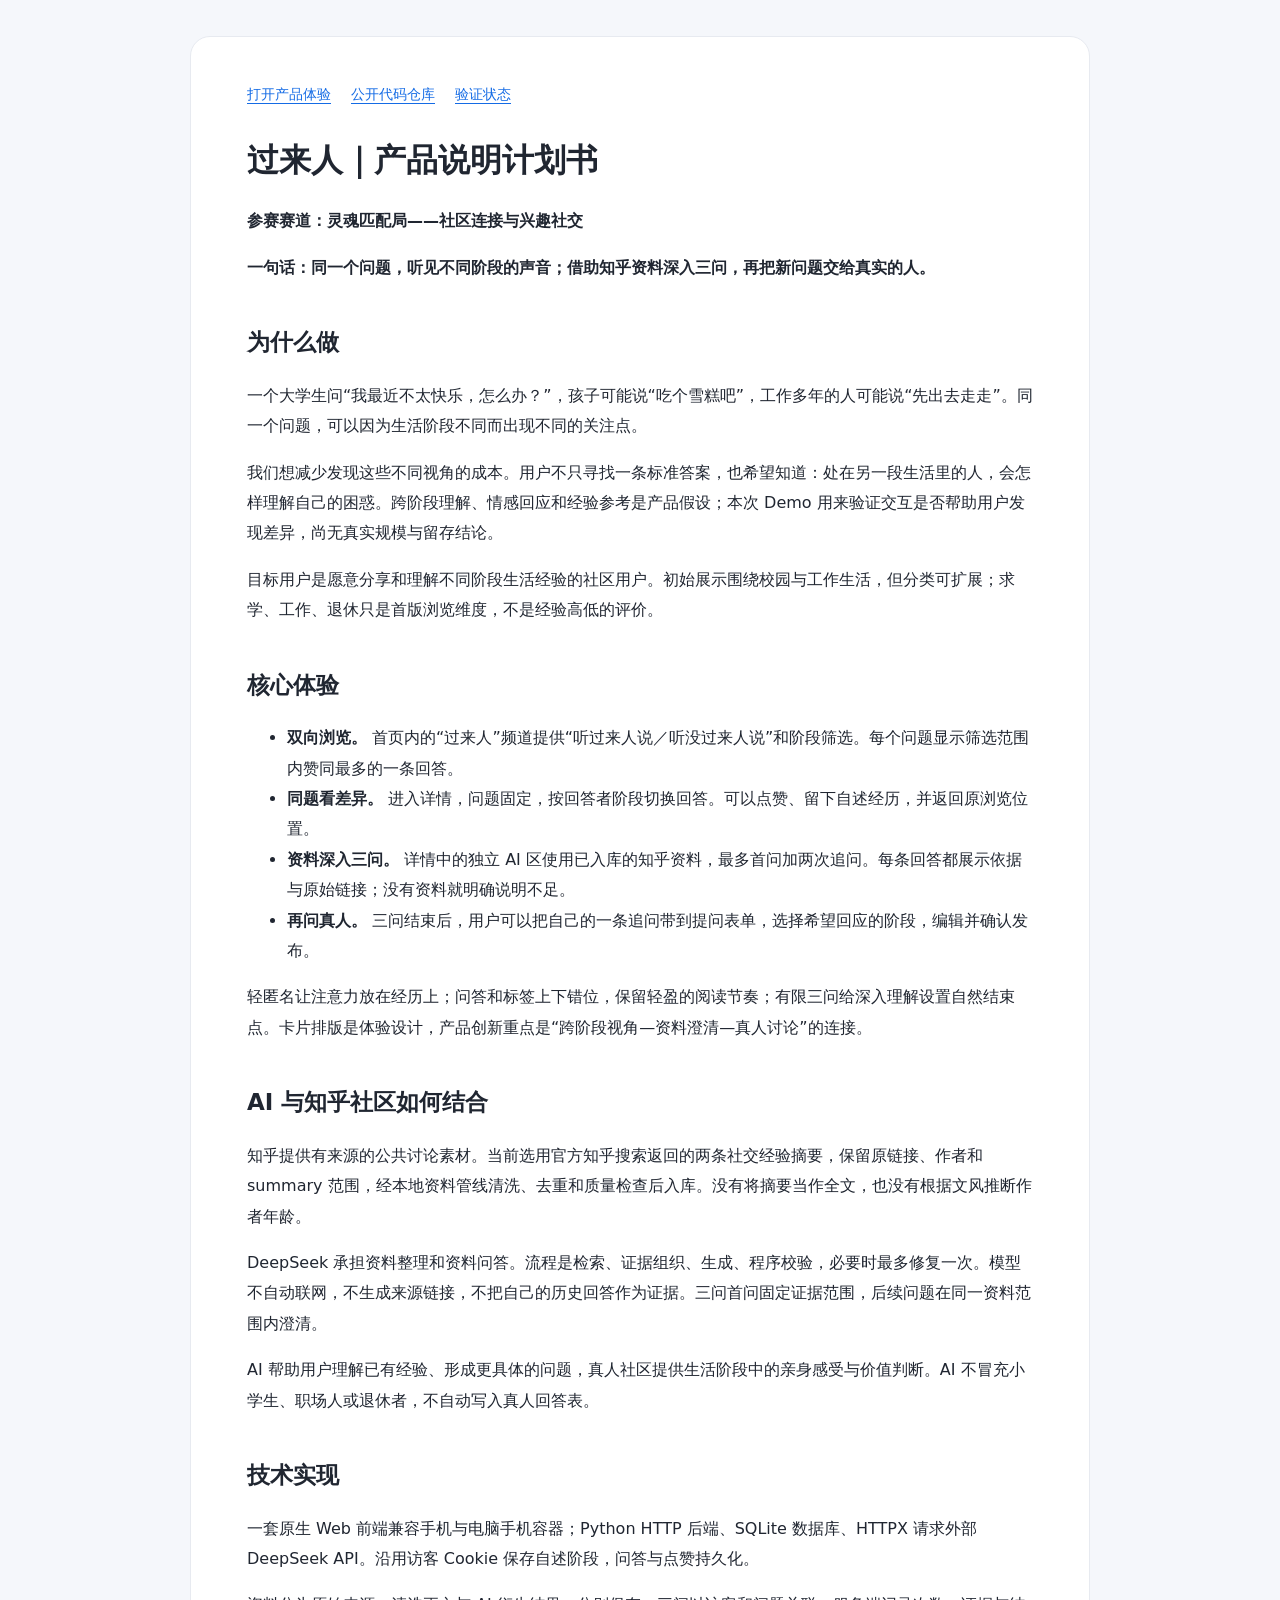
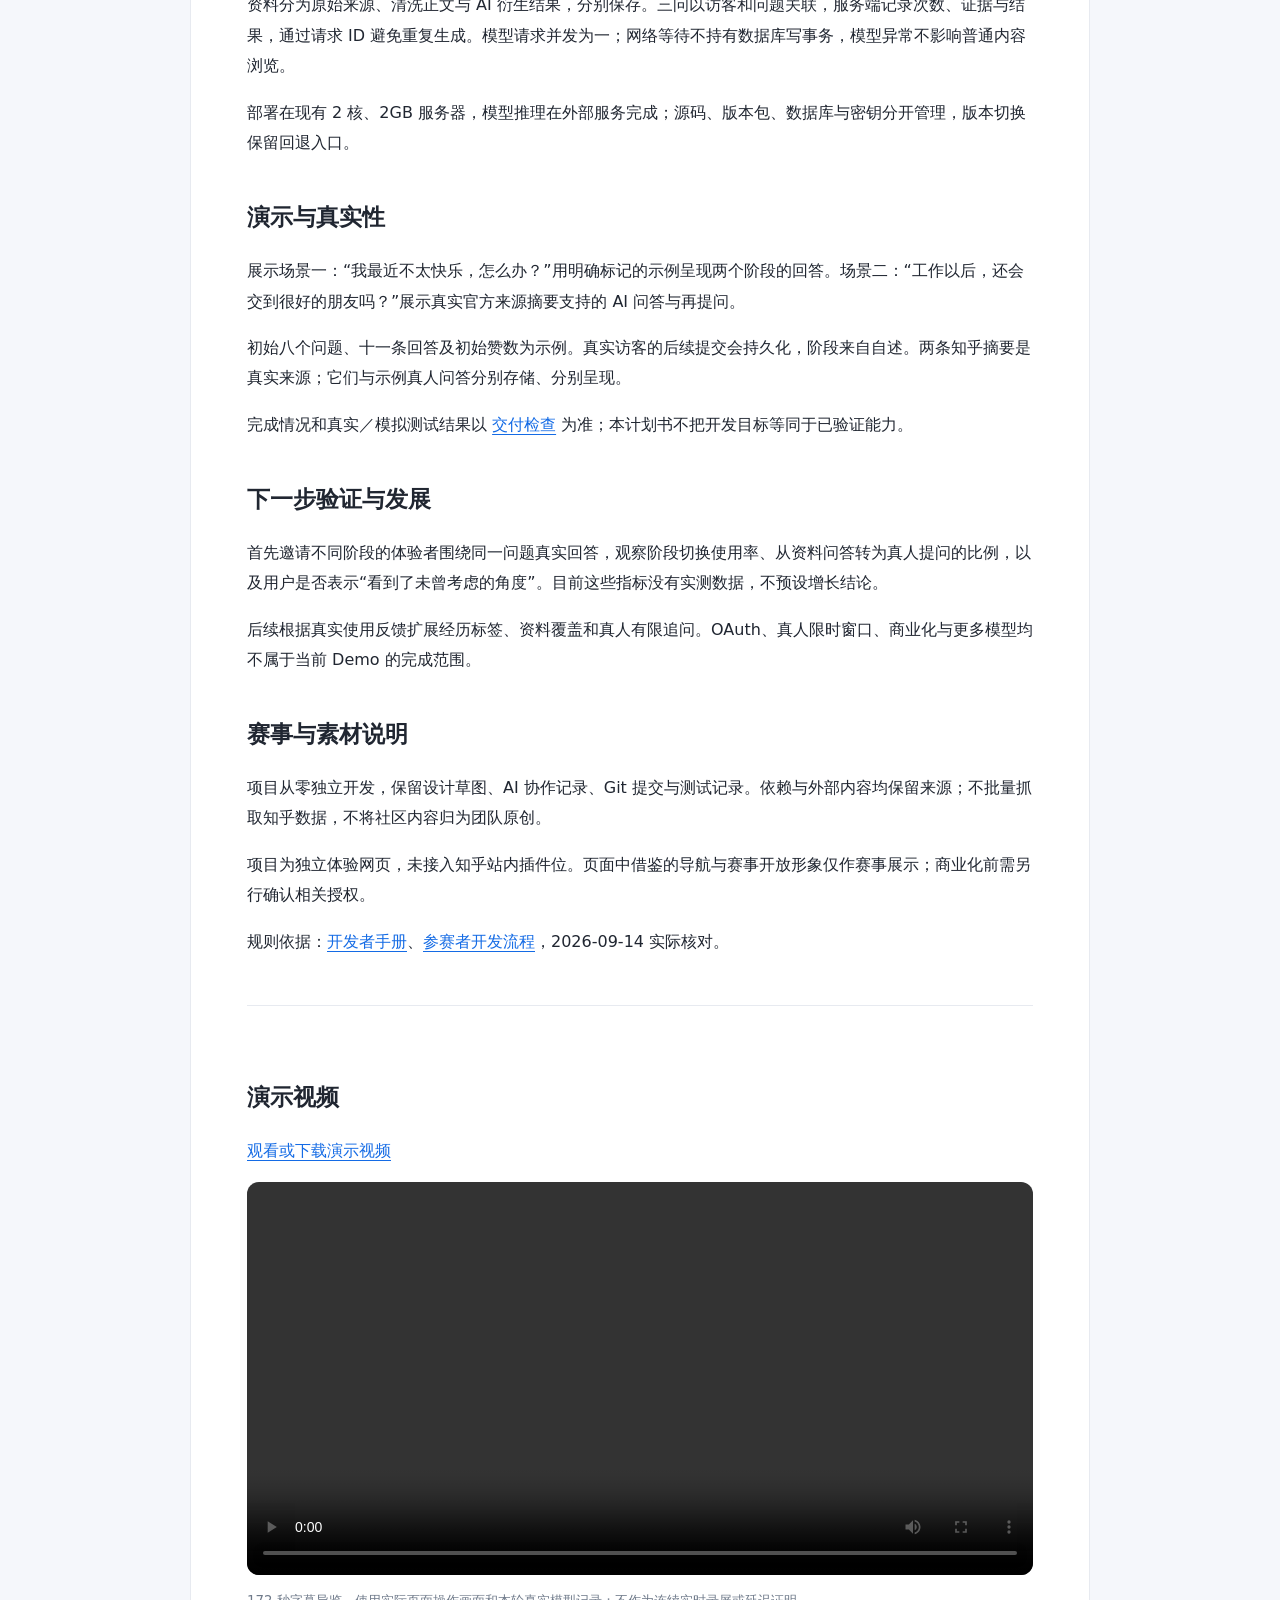
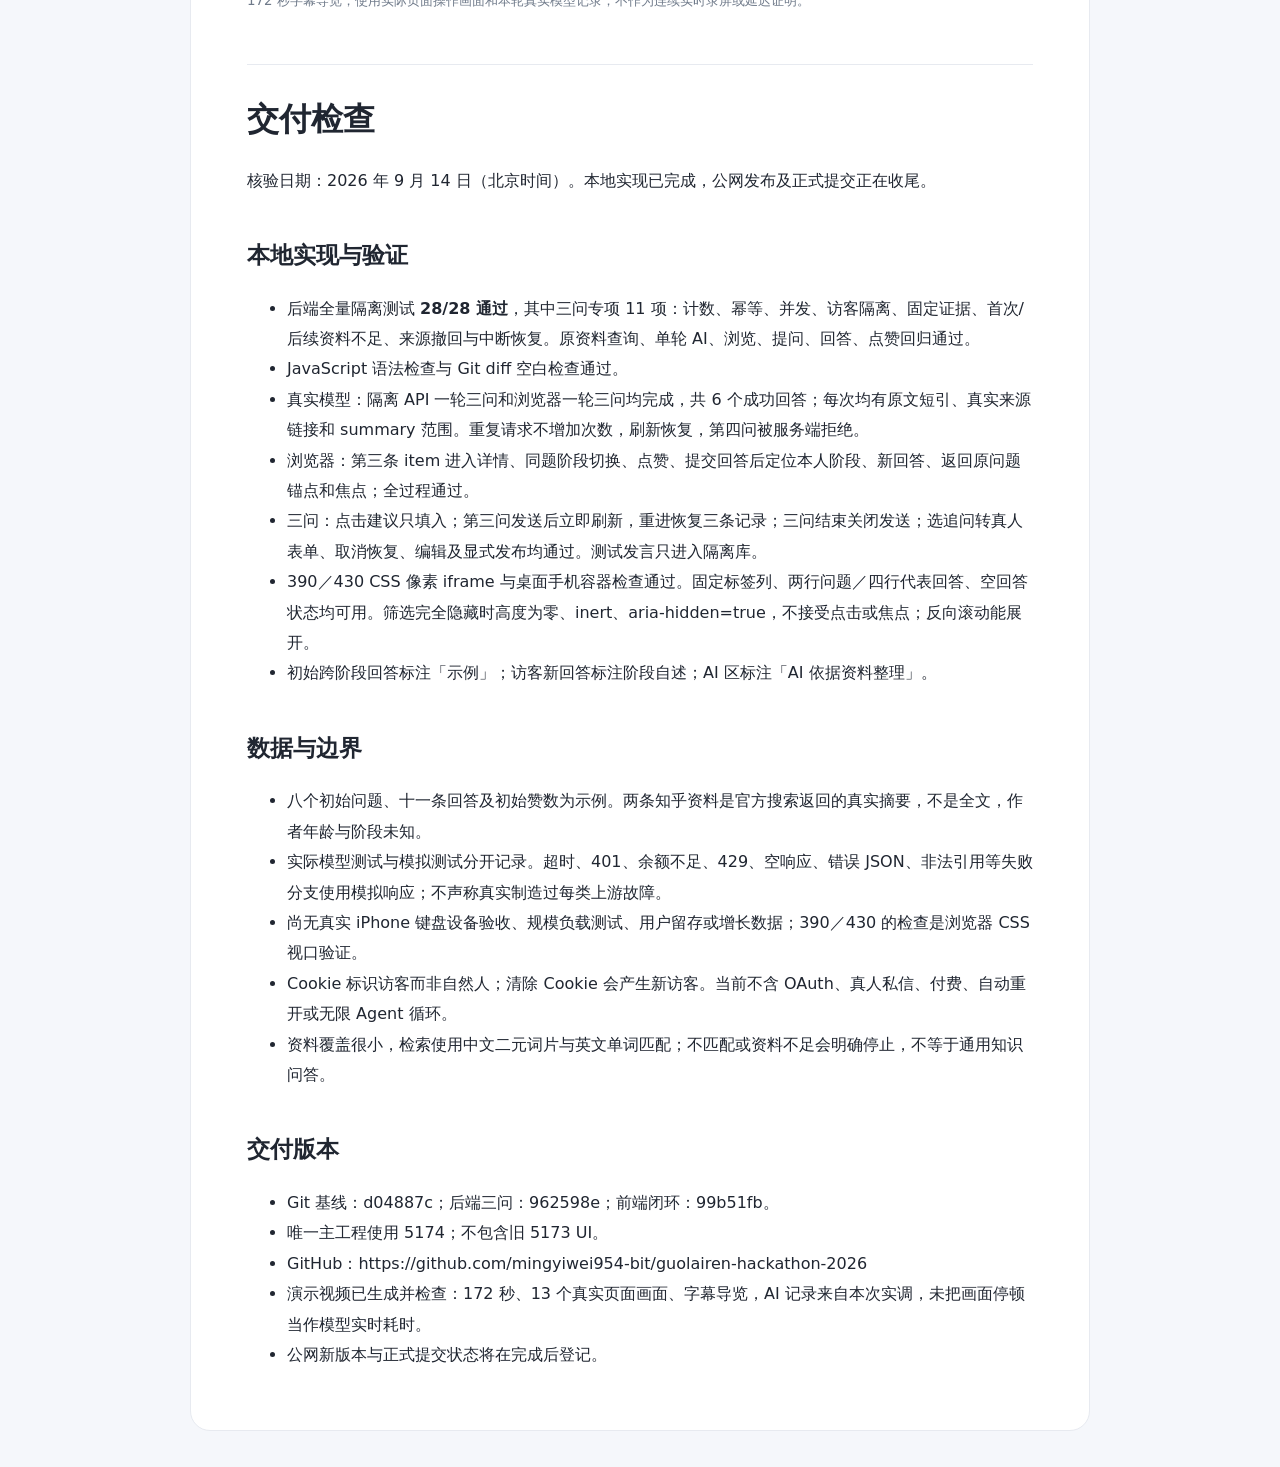
==== public/submission/index.html @ 40a98fc9 "Document verified demo and prepare captioned walkthrough" ====
<!doctype html><html lang="zh-CN"><meta charset="utf-8">
<meta name="viewport" content="width=device-width,initial-scale=1"><title>过来人 · 产品计划书</title>
<style>*{box-sizing:border-box}body{margin:0;background:#f5f7fb;color:#202631;font:16px/1.9 system-ui,-apple-system,"PingFang SC",sans-serif}main{max-width:900px;margin:36px auto;padding:44px 56px;background:white;border:1px solid #e7eaf0;border-radius:20px}h1{font-size:32px;line-height:1.4;margin:0 0 24px}h2{font-size:23px;margin:38px 0 14px}h3{font-size:18px}p,li{overflow-wrap:anywhere}a{color:#146be5;text-underline-offset:4px}nav{display:flex;gap:20px;flex-wrap:wrap;padding-bottom:30px;font-size:14px}strong{font-weight:650}code{font-size:14px}section{border-top:1px solid #e7eaf0;margin-top:48px;padding-top:32px}video{width:100%;max-height:560px;background:#edf0f5;border-radius:12px}small{color:#6f7a8a}@media(max-width:600px){main{margin:0;padding:28px 22px;border:0;border-radius:0}h1{font-size:26px}}@media print{body{background:white}main{margin:0;max-width:none;border:0;padding:0}nav,.video-section{display:none}h2{break-after:avoid}p,li{orphans:3;widows:3}a{color:inherit}}</style>
<main><nav><a href="/">打开产品体验</a><a href="https://github.com/mingyiwei954-bit/guolairen-hackathon-2026">公开代码仓库</a><a href="#verification">验证状态</a></nav><h1>过来人｜产品说明计划书</h1>
<p><strong>参赛赛道：灵魂匹配局——社区连接与兴趣社交</strong></p>
<p><strong>一句话：同一个问题，听见不同阶段的声音；借助知乎资料深入三问，再把新问题交给真实的人。</strong></p>
<h2>为什么做</h2>
<p>一个大学生问“我最近不太快乐，怎么办？”，孩子可能说“吃个雪糕吧”，工作多年的人可能说“先出去走走”。同一个问题，可以因为生活阶段不同而出现不同的关注点。</p>
<p>我们想减少发现这些不同视角的成本。用户不只寻找一条标准答案，也希望知道：处在另一段生活里的人，会怎样理解自己的困惑。跨阶段理解、情感回应和经验参考是产品假设；本次 Demo 用来验证交互是否帮助用户发现差异，尚无真实规模与留存结论。</p>
<p>目标用户是愿意分享和理解不同阶段生活经验的社区用户。初始展示围绕校园与工作生活，但分类可扩展；求学、工作、退休只是首版浏览维度，不是经验高低的评价。</p>
<h2>核心体验</h2>
<ul>
<li><strong>双向浏览。</strong> 首页内的“过来人”频道提供“听过来人说／听没过来人说”和阶段筛选。每个问题显示筛选范围内赞同最多的一条回答。</li>
<li><strong>同题看差异。</strong> 进入详情，问题固定，按回答者阶段切换回答。可以点赞、留下自述经历，并返回原浏览位置。</li>
<li><strong>资料深入三问。</strong> 详情中的独立 AI 区使用已入库的知乎资料，最多首问加两次追问。每条回答都展示依据与原始链接；没有资料就明确说明不足。</li>
<li><strong>再问真人。</strong> 三问结束后，用户可以把自己的一条追问带到提问表单，选择希望回应的阶段，编辑并确认发布。</li>
</ul>
<p>轻匿名让注意力放在经历上；问答和标签上下错位，保留轻盈的阅读节奏；有限三问给深入理解设置自然结束点。卡片排版是体验设计，产品创新重点是“跨阶段视角—资料澄清—真人讨论”的连接。</p>
<h2>AI 与知乎社区如何结合</h2>
<p>知乎提供有来源的公共讨论素材。当前选用官方知乎搜索返回的两条社交经验摘要，保留原链接、作者和 summary 范围，经本地资料管线清洗、去重和质量检查后入库。没有将摘要当作全文，也没有根据文风推断作者年龄。</p>
<p>DeepSeek 承担资料整理和资料问答。流程是检索、证据组织、生成、程序校验，必要时最多修复一次。模型不自动联网，不生成来源链接，不把自己的历史回答作为证据。三问首问固定证据范围，后续问题在同一资料范围内澄清。</p>
<p>AI 帮助用户理解已有经验、形成更具体的问题，真人社区提供生活阶段中的亲身感受与价值判断。AI 不冒充小学生、职场人或退休者，不自动写入真人回答表。</p>
<h2>技术实现</h2>
<p>一套原生 Web 前端兼容手机与电脑手机容器；Python HTTP 后端、SQLite 数据库、HTTPX 请求外部 DeepSeek API。沿用访客 Cookie 保存自述阶段，问答与点赞持久化。</p>
<p>资料分为原始来源、清洗正文与 AI 衍生结果，分别保存。三问以访客和问题关联，服务端记录次数、证据与结果，通过请求 ID 避免重复生成。模型请求并发为一；网络等待不持有数据库写事务，模型异常不影响普通内容浏览。</p>
<p>部署在现有 2 核、2GB 服务器，模型推理在外部服务完成；源码、版本包、数据库与密钥分开管理，版本切换保留回退入口。</p>
<h2>演示与真实性</h2>
<p>展示场景一：“我最近不太快乐，怎么办？”用明确标记的示例呈现两个阶段的回答。场景二：“工作以后，还会交到很好的朋友吗？”展示真实官方来源摘要支持的 AI 问答与再提问。</p>
<p>初始八个问题、十一条回答及初始赞数为示例。真实访客的后续提交会持久化，阶段来自自述。两条知乎摘要是真实来源；它们与示例真人问答分别存储、分别呈现。</p>
<p>完成情况和真实／模拟测试结果以 <a href="#verification">交付检查</a> 为准；本计划书不把开发目标等同于已验证能力。</p>
<h2>下一步验证与发展</h2>
<p>首先邀请不同阶段的体验者围绕同一问题真实回答，观察阶段切换使用率、从资料问答转为真人提问的比例，以及用户是否表示“看到了未曾考虑的角度”。目前这些指标没有实测数据，不预设增长结论。</p>
<p>后续根据真实使用反馈扩展经历标签、资料覆盖和真人有限追问。OAuth、真人限时窗口、商业化与更多模型均不属于当前 Demo 的完成范围。</p>
<h2>赛事与素材说明</h2>
<p>项目从零独立开发，保留设计草图、AI 协作记录、Git 提交与测试记录。依赖与外部内容均保留来源；不批量抓取知乎数据，不将社区内容归为团队原创。</p>
<p>项目为独立体验网页，未接入知乎站内插件位。页面中借鉴的导航与赛事开放形象仅作赛事展示；商业化前需另行确认相关授权。</p>
<p>规则依据：<a href="https://my.feishu.cn/docx/Mc80dR5XvoPaYDxcTasc04POnjd">开发者手册</a>、<a href="https://pcnsiq9mmnww.feishu.cn/wiki/Pd1UwIIBriW0DBk8qlIczBAVnJc">参赛者开发流程</a>，2026-09-14 实际核对。</p>
<section class="video-section"><h2>演示视频</h2><p><a href="demo.mp4">观看或下载演示视频</a></p><video controls preload="metadata" src="demo.mp4"></video><small>172 秒字幕导览，使用实际页面操作画面和本轮真实模型记录；不作为连续实时录屏或延迟证明。</small></section>
<section id="verification"><h1>交付检查</h1>
<p>核验日期：2026 年 9 月 14 日（北京时间）。本地实现已完成，公网发布及正式提交正在收尾。</p>
<h2>本地实现与验证</h2>
<ul>
<li>后端全量隔离测试 <strong>28/28 通过</strong>，其中三问专项 11 项：计数、幂等、并发、访客隔离、固定证据、首次/后续资料不足、来源撤回与中断恢复。原资料查询、单轮 AI、浏览、提问、回答、点赞回归通过。</li>
<li>JavaScript 语法检查与 Git diff 空白检查通过。</li>
<li>真实模型：隔离 API 一轮三问和浏览器一轮三问均完成，共 6 个成功回答；每次均有原文短引、真实来源链接和 summary 范围。重复请求不增加次数，刷新恢复，第四问被服务端拒绝。</li>
<li>浏览器：第三条 item 进入详情、同题阶段切换、点赞、提交回答后定位本人阶段、新回答、返回原问题锚点和焦点；全过程通过。</li>
<li>三问：点击建议只填入；第三问发送后立即刷新，重进恢复三条记录；三问结束关闭发送；选追问转真人表单、取消恢复、编辑及显式发布均通过。测试发言只进入隔离库。</li>
<li>390／430 CSS 像素 iframe 与桌面手机容器检查通过。固定标签列、两行问题／四行代表回答、空回答状态均可用。筛选完全隐藏时高度为零、inert、aria-hidden=true，不接受点击或焦点；反向滚动能展开。</li>
<li>初始跨阶段回答标注「示例」；访客新回答标注阶段自述；AI 区标注「AI 依据资料整理」。</li>
</ul>
<h2>数据与边界</h2>
<ul>
<li>八个初始问题、十一条回答及初始赞数为示例。两条知乎资料是官方搜索返回的真实摘要，不是全文，作者年龄与阶段未知。</li>
<li>实际模型测试与模拟测试分开记录。超时、401、余额不足、429、空响应、错误 JSON、非法引用等失败分支使用模拟响应；不声称真实制造过每类上游故障。</li>
<li>尚无真实 iPhone 键盘设备验收、规模负载测试、用户留存或增长数据；390／430 的检查是浏览器 CSS 视口验证。</li>
<li>Cookie 标识访客而非自然人；清除 Cookie 会产生新访客。当前不含 OAuth、真人私信、付费、自动重开或无限 Agent 循环。</li>
<li>资料覆盖很小，检索使用中文二元词片与英文单词匹配；不匹配或资料不足会明确停止，不等于通用知识问答。</li>
</ul>
<h2>交付版本</h2>
<ul>
<li>Git 基线：d04887c；后端三问：962598e；前端闭环：99b51fb。</li>
<li>唯一主工程使用 5174；不包含旧 5173 UI。</li>
<li>GitHub：https://github.com/mingyiwei954-bit/guolairen-hackathon-2026</li>
<li>演示视频已生成并检查：172 秒、13 个真实页面画面、字幕导览，AI 记录来自本次实调，未把画面停顿当作模型实时耗时。</li>
<li>公网新版本与正式提交状态将在完成后登记。</li>
</ul></section></main></html>
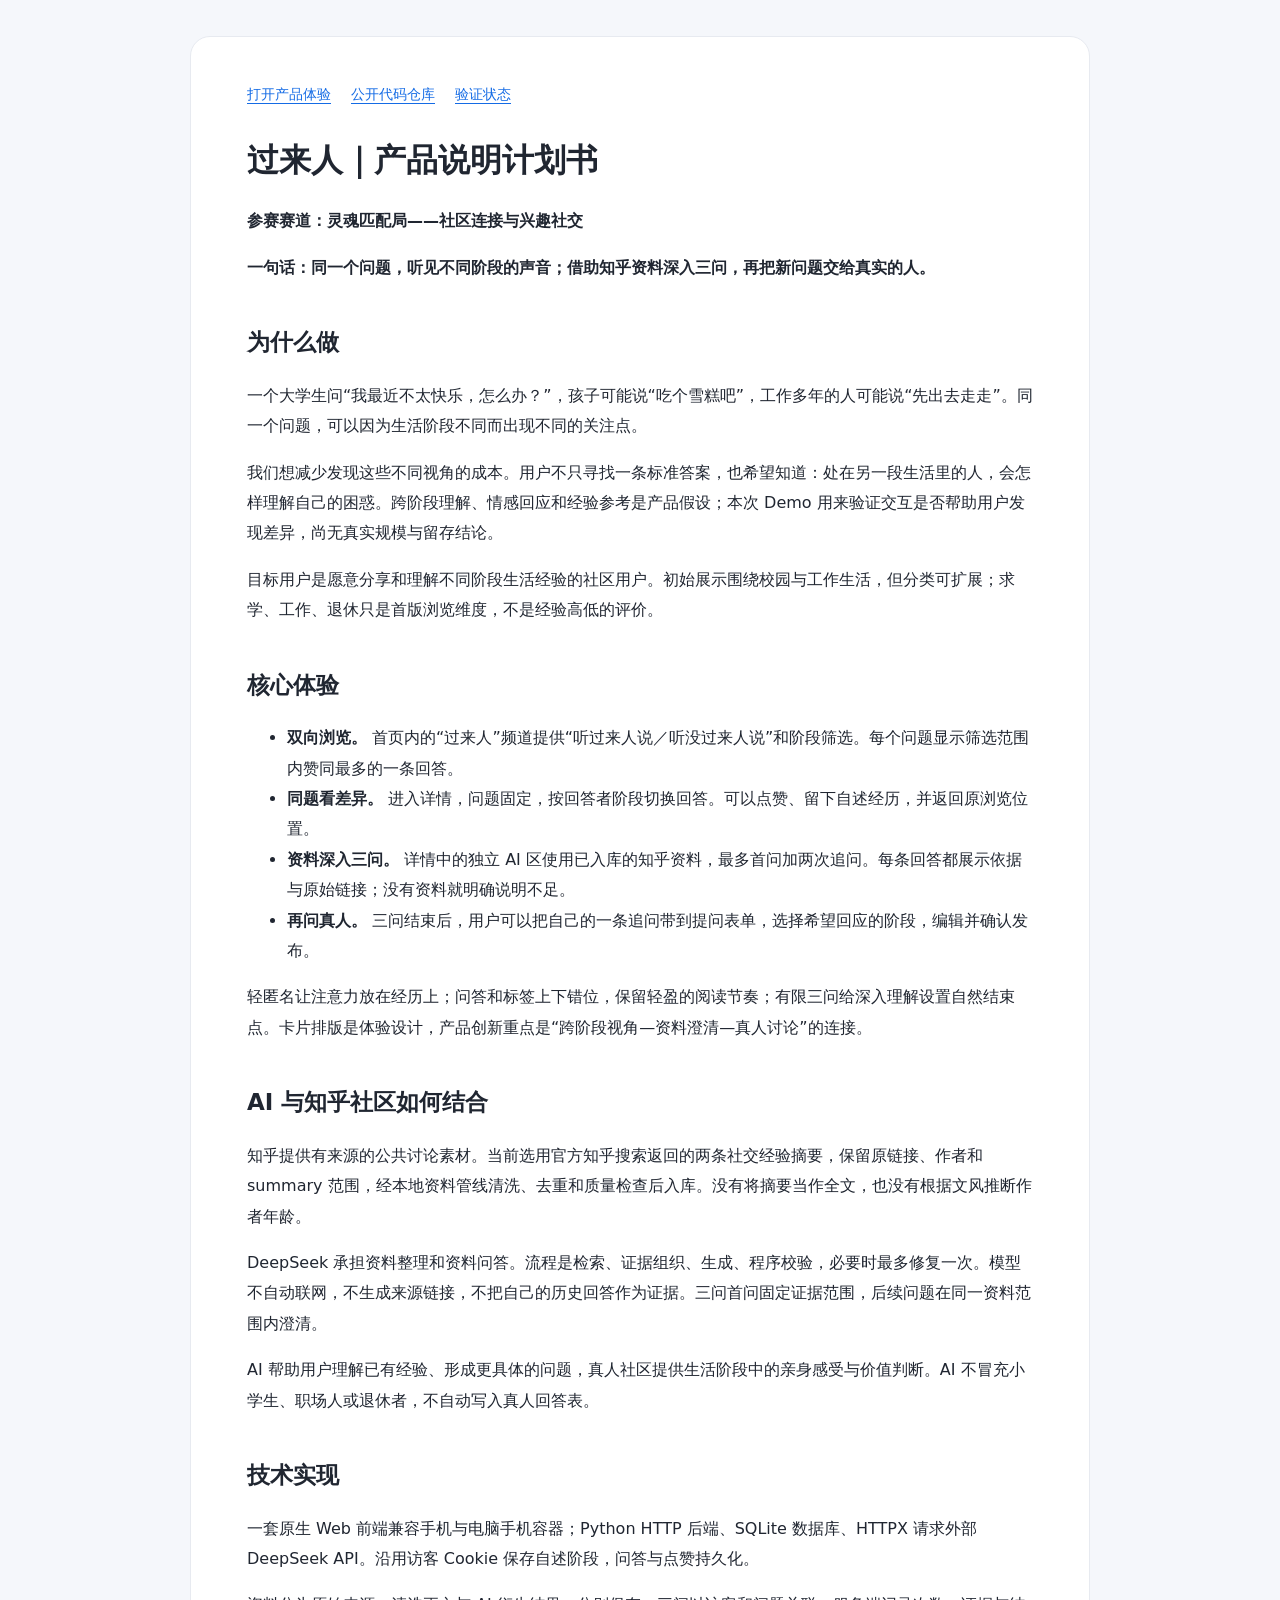
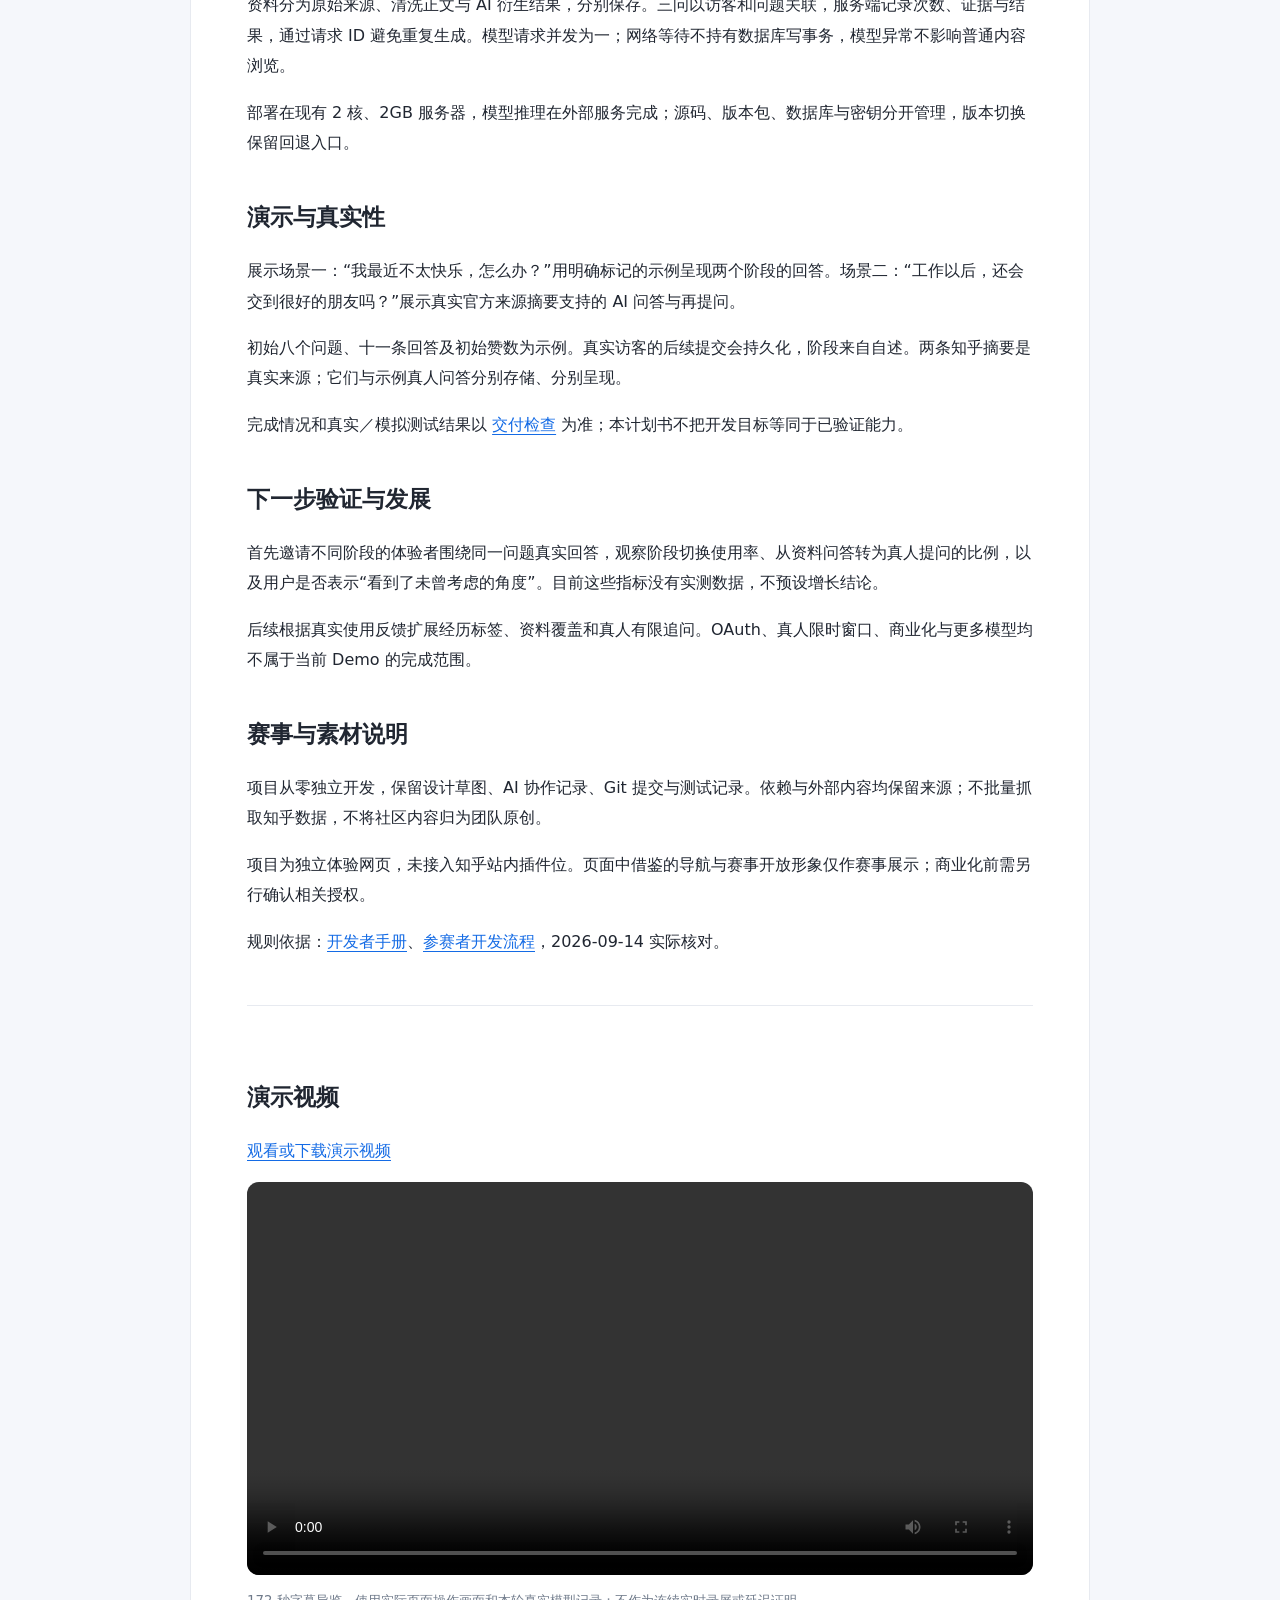
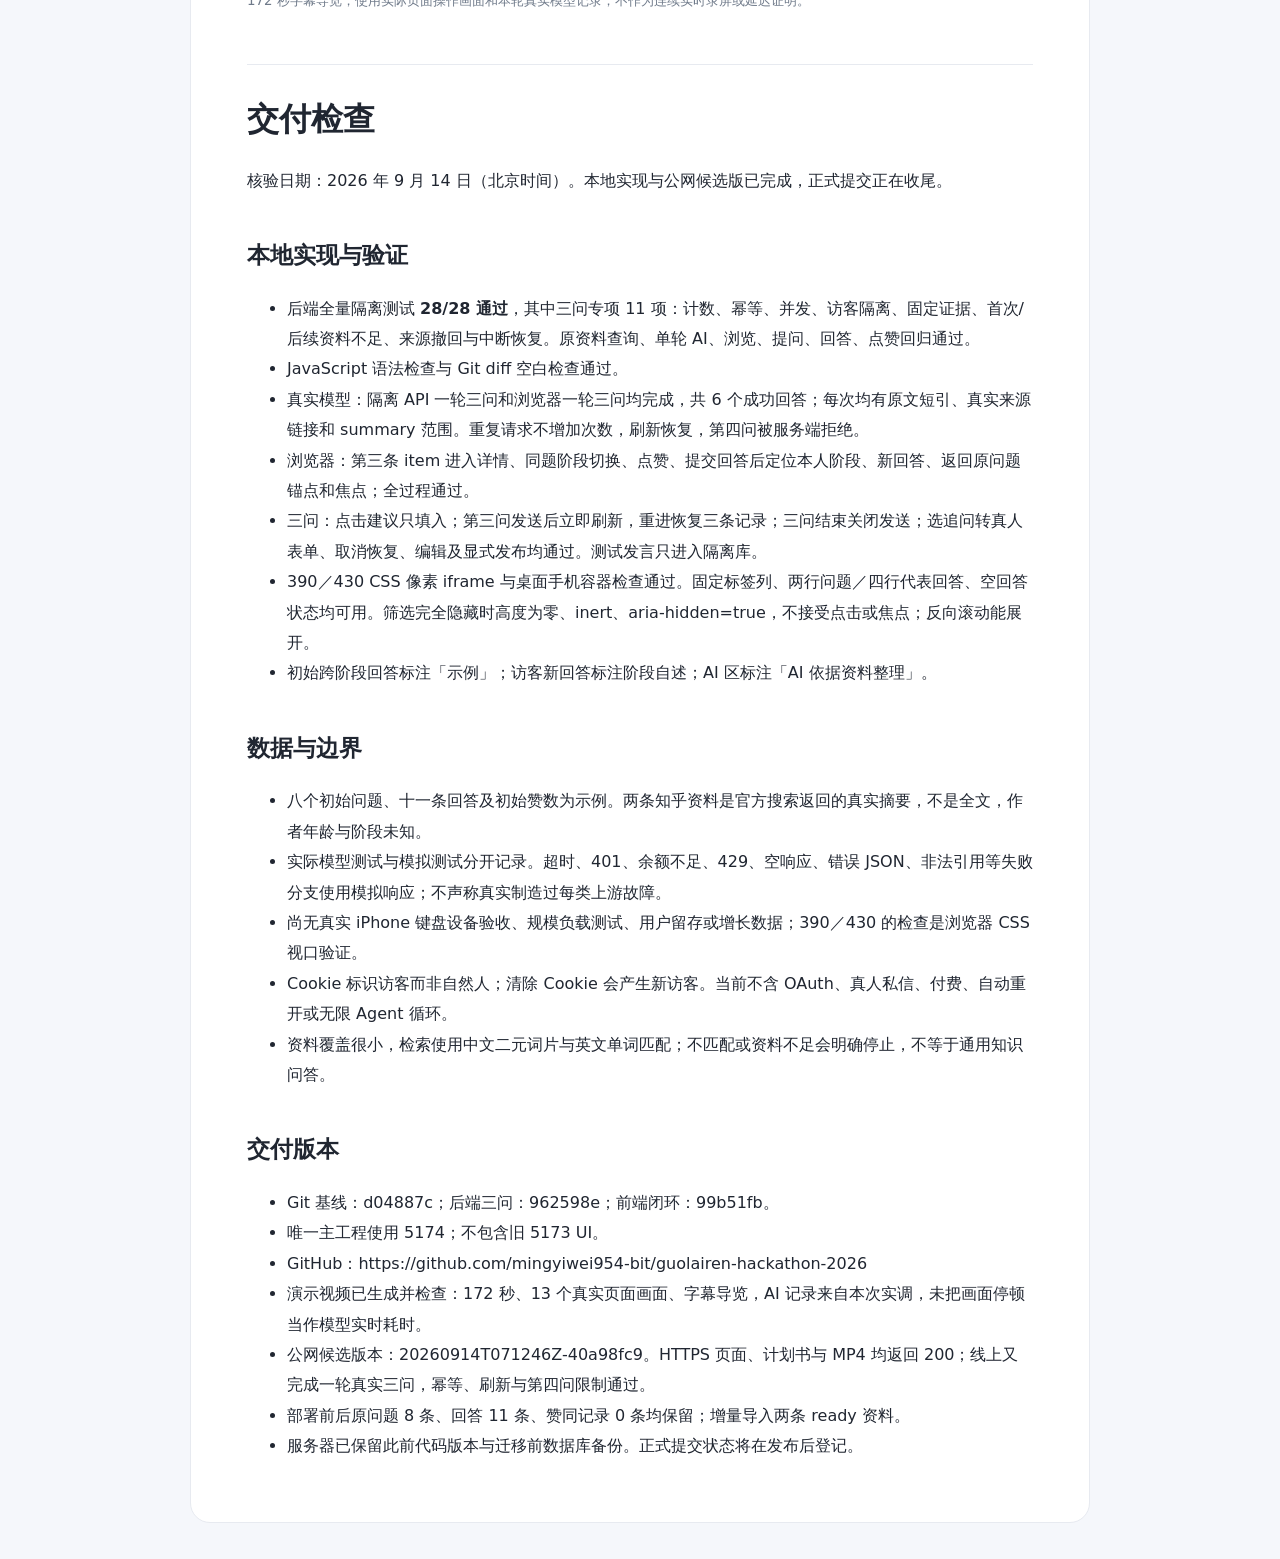
==== commit ef6ce84b: "Record successful production migration and AI smoke checks" ====
--- a/public/submission/index.html
+++ b/public/submission/index.html
@@ -37,7 +37,7 @@
 <p>规则依据：<a href="https://my.feishu.cn/docx/Mc80dR5XvoPaYDxcTasc04POnjd">开发者手册</a>、<a href="https://pcnsiq9mmnww.feishu.cn/wiki/Pd1UwIIBriW0DBk8qlIczBAVnJc">参赛者开发流程</a>，2026-09-14 实际核对。</p>
 <section class="video-section"><h2>演示视频</h2><p><a href="demo.mp4">观看或下载演示视频</a></p><video controls preload="metadata" src="demo.mp4"></video><small>172 秒字幕导览，使用实际页面操作画面和本轮真实模型记录；不作为连续实时录屏或延迟证明。</small></section>
 <section id="verification"><h1>交付检查</h1>
-<p>核验日期：2026 年 9 月 14 日（北京时间）。本地实现已完成，公网发布及正式提交正在收尾。</p>
+<p>核验日期：2026 年 9 月 14 日（北京时间）。本地实现与公网候选版已完成，正式提交正在收尾。</p>
 <h2>本地实现与验证</h2>
 <ul>
 <li>后端全量隔离测试 <strong>28/28 通过</strong>，其中三问专项 11 项：计数、幂等、并发、访客隔离、固定证据、首次/后续资料不足、来源撤回与中断恢复。原资料查询、单轮 AI、浏览、提问、回答、点赞回归通过。</li>
@@ -62,5 +62,7 @@
 <li>唯一主工程使用 5174；不包含旧 5173 UI。</li>
 <li>GitHub：https://github.com/mingyiwei954-bit/guolairen-hackathon-2026</li>
 <li>演示视频已生成并检查：172 秒、13 个真实页面画面、字幕导览，AI 记录来自本次实调，未把画面停顿当作模型实时耗时。</li>
-<li>公网新版本与正式提交状态将在完成后登记。</li>
+<li>公网候选版本：20260914T071246Z-40a98fc9。HTTPS 页面、计划书与 MP4 均返回 200；线上又完成一轮真实三问，幂等、刷新与第四问限制通过。</li>
+<li>部署前后原问题 8 条、回答 11 条、赞同记录 0 条均保留；增量导入两条 ready 资料。</li>
+<li>服务器已保留此前代码版本与迁移前数据库备份。正式提交状态将在发布后登记。</li>
 </ul></section></main></html>
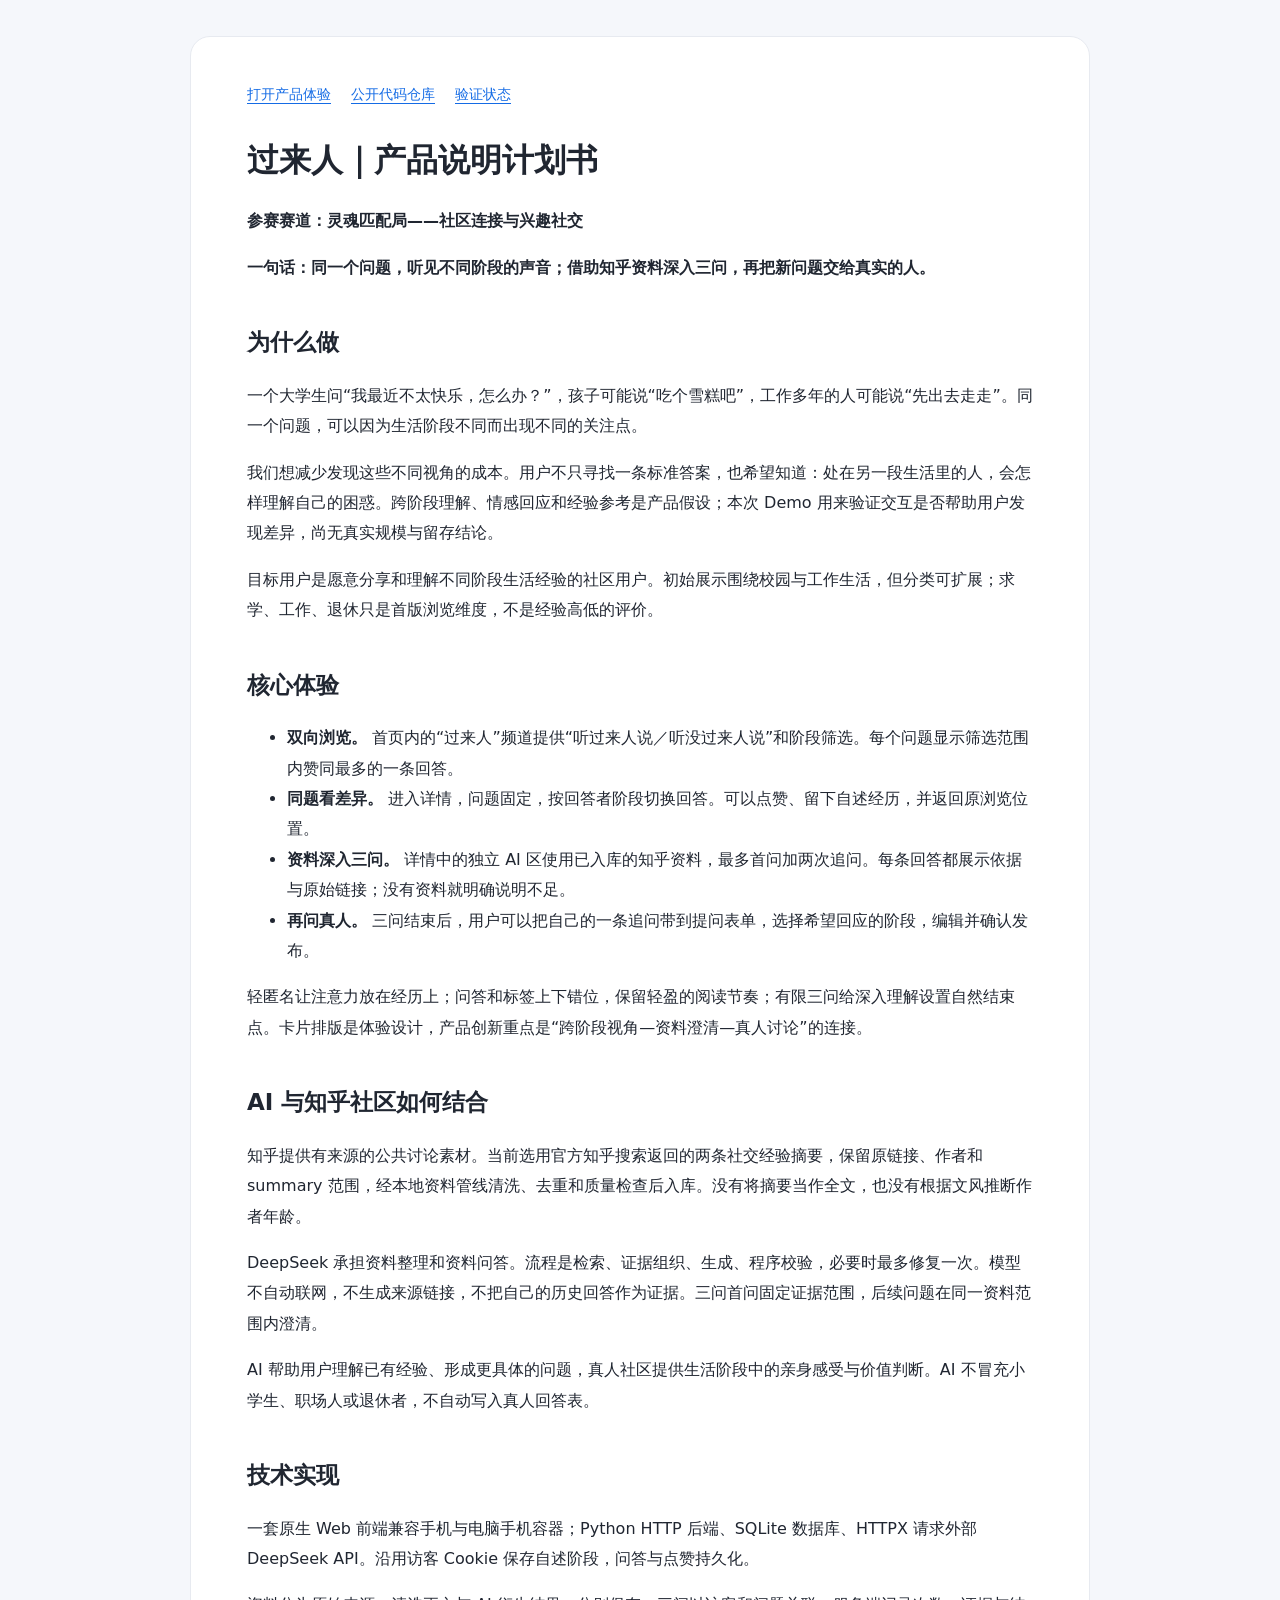
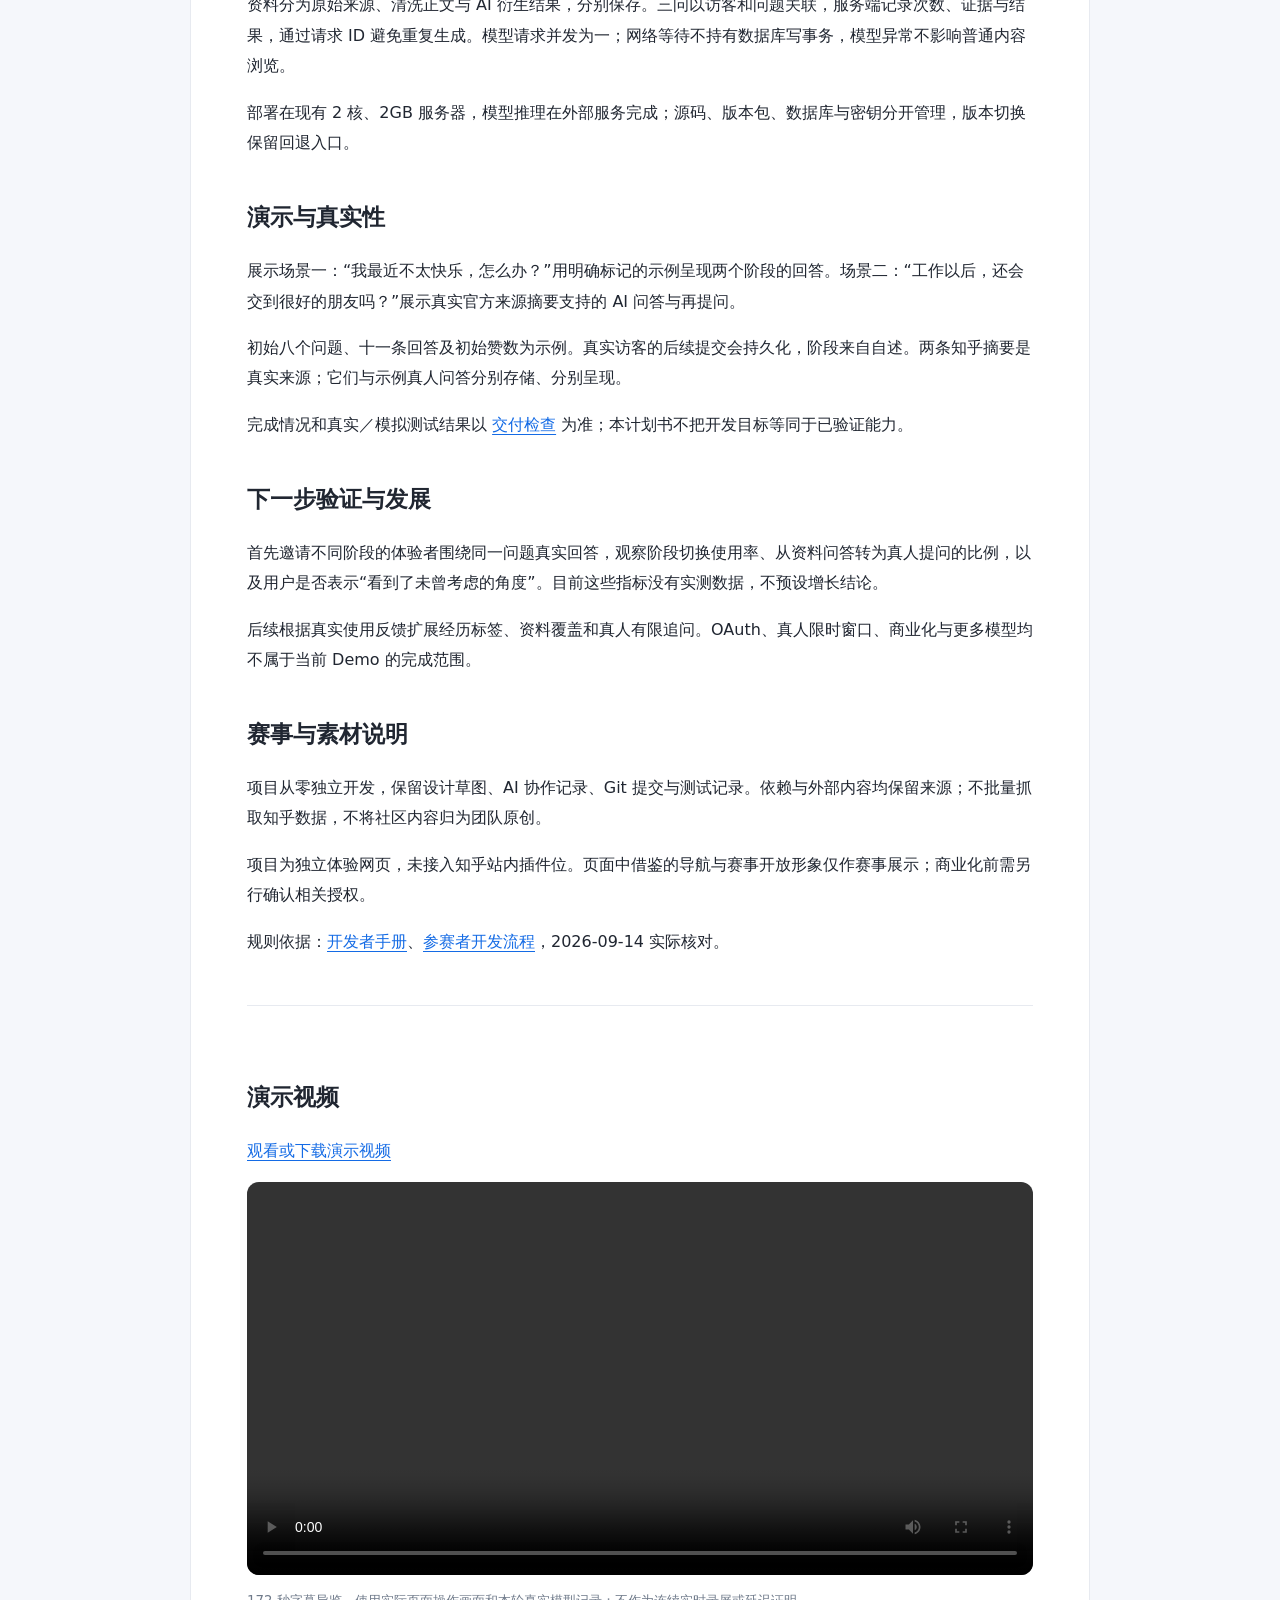
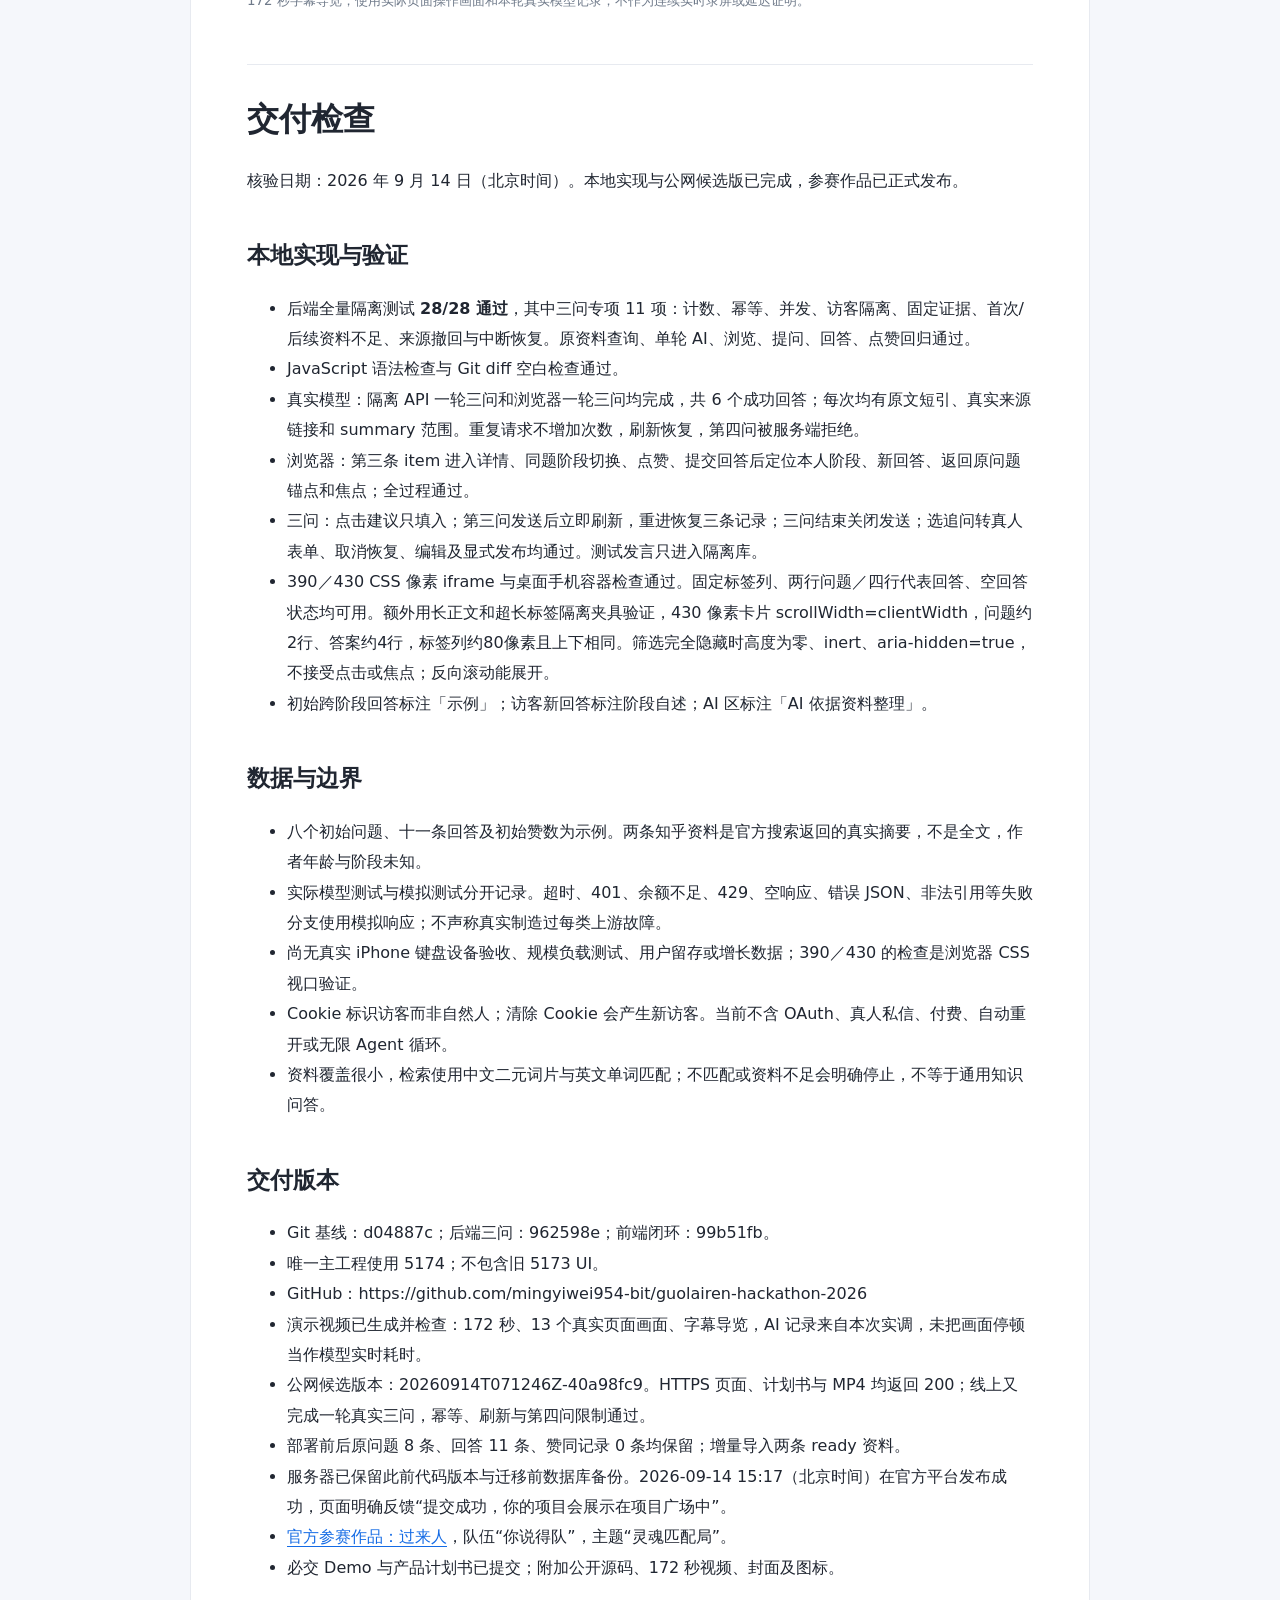
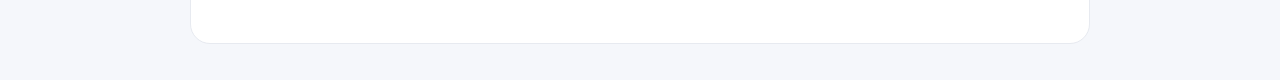
==== commit aeff67d6: "Record official hackathon submission and final delivery evidence" ====
--- a/public/submission/index.html
+++ b/public/submission/index.html
@@ -37,7 +37,7 @@
 <p>规则依据：<a href="https://my.feishu.cn/docx/Mc80dR5XvoPaYDxcTasc04POnjd">开发者手册</a>、<a href="https://pcnsiq9mmnww.feishu.cn/wiki/Pd1UwIIBriW0DBk8qlIczBAVnJc">参赛者开发流程</a>，2026-09-14 实际核对。</p>
 <section class="video-section"><h2>演示视频</h2><p><a href="demo.mp4">观看或下载演示视频</a></p><video controls preload="metadata" src="demo.mp4"></video><small>172 秒字幕导览，使用实际页面操作画面和本轮真实模型记录；不作为连续实时录屏或延迟证明。</small></section>
 <section id="verification"><h1>交付检查</h1>
-<p>核验日期：2026 年 9 月 14 日（北京时间）。本地实现与公网候选版已完成，正式提交正在收尾。</p>
+<p>核验日期：2026 年 9 月 14 日（北京时间）。本地实现与公网候选版已完成，参赛作品已正式发布。</p>
 <h2>本地实现与验证</h2>
 <ul>
 <li>后端全量隔离测试 <strong>28/28 通过</strong>，其中三问专项 11 项：计数、幂等、并发、访客隔离、固定证据、首次/后续资料不足、来源撤回与中断恢复。原资料查询、单轮 AI、浏览、提问、回答、点赞回归通过。</li>
@@ -45,7 +45,7 @@
 <li>真实模型：隔离 API 一轮三问和浏览器一轮三问均完成，共 6 个成功回答；每次均有原文短引、真实来源链接和 summary 范围。重复请求不增加次数，刷新恢复，第四问被服务端拒绝。</li>
 <li>浏览器：第三条 item 进入详情、同题阶段切换、点赞、提交回答后定位本人阶段、新回答、返回原问题锚点和焦点；全过程通过。</li>
 <li>三问：点击建议只填入；第三问发送后立即刷新，重进恢复三条记录；三问结束关闭发送；选追问转真人表单、取消恢复、编辑及显式发布均通过。测试发言只进入隔离库。</li>
-<li>390／430 CSS 像素 iframe 与桌面手机容器检查通过。固定标签列、两行问题／四行代表回答、空回答状态均可用。筛选完全隐藏时高度为零、inert、aria-hidden=true，不接受点击或焦点；反向滚动能展开。</li>
+<li>390／430 CSS 像素 iframe 与桌面手机容器检查通过。固定标签列、两行问题／四行代表回答、空回答状态均可用。额外用长正文和超长标签隔离夹具验证，430 像素卡片 scrollWidth=clientWidth，问题约2行、答案约4行，标签列约80像素且上下相同。筛选完全隐藏时高度为零、inert、aria-hidden=true，不接受点击或焦点；反向滚动能展开。</li>
 <li>初始跨阶段回答标注「示例」；访客新回答标注阶段自述；AI 区标注「AI 依据资料整理」。</li>
 </ul>
 <h2>数据与边界</h2>
@@ -64,5 +64,7 @@
 <li>演示视频已生成并检查：172 秒、13 个真实页面画面、字幕导览，AI 记录来自本次实调，未把画面停顿当作模型实时耗时。</li>
 <li>公网候选版本：20260914T071246Z-40a98fc9。HTTPS 页面、计划书与 MP4 均返回 200；线上又完成一轮真实三问，幂等、刷新与第四问限制通过。</li>
 <li>部署前后原问题 8 条、回答 11 条、赞同记录 0 条均保留；增量导入两条 ready 资料。</li>
-<li>服务器已保留此前代码版本与迁移前数据库备份。正式提交状态将在发布后登记。</li>
+<li>服务器已保留此前代码版本与迁移前数据库备份。2026-09-14 15:17（北京时间）在官方平台发布成功，页面明确反馈“提交成功，你的项目会展示在项目广场中”。</li>
+<li><a href="https://www.zhihu.com/hackathon/project/83?activity_code=zhihu_hackathon_2026_p2">官方参赛作品：过来人</a>，队伍“你说得队”，主题“灵魂匹配局”。</li>
+<li>必交 Demo 与产品计划书已提交；附加公开源码、172 秒视频、封面及图标。</li>
 </ul></section></main></html>
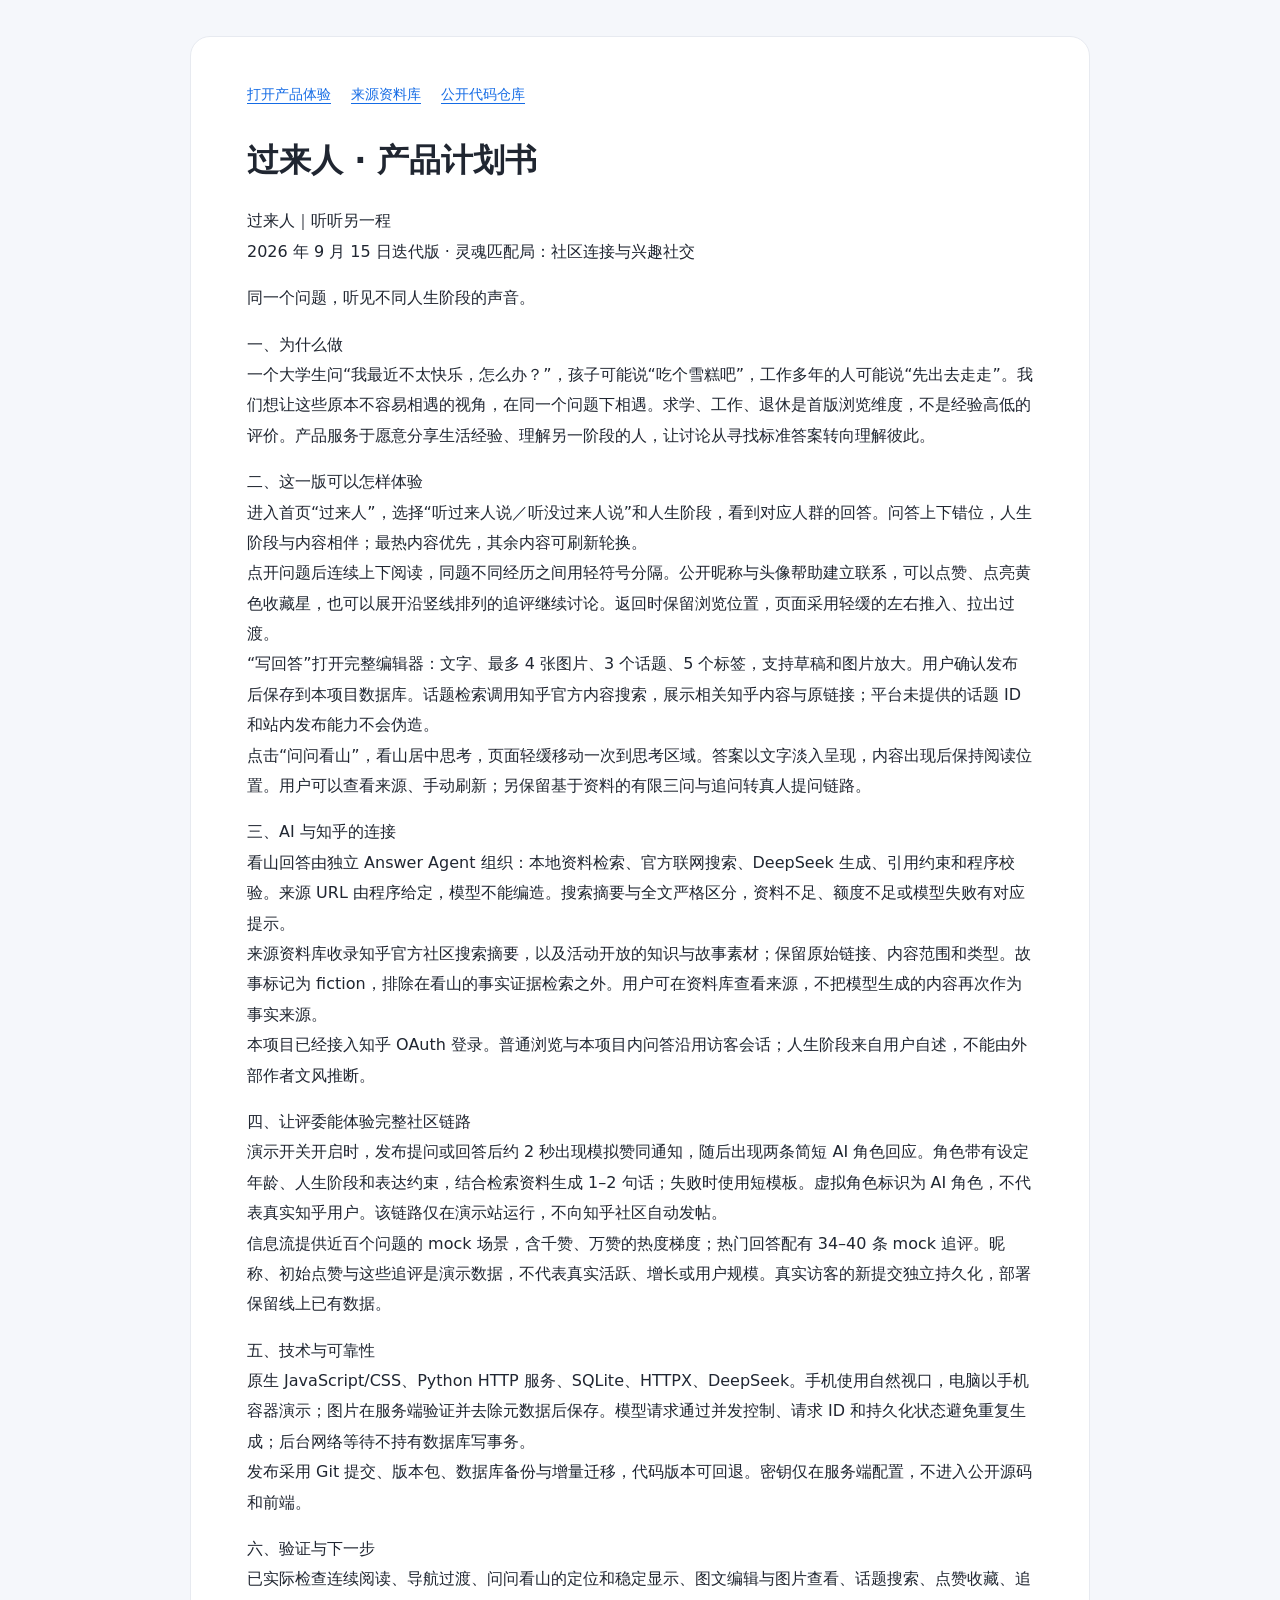
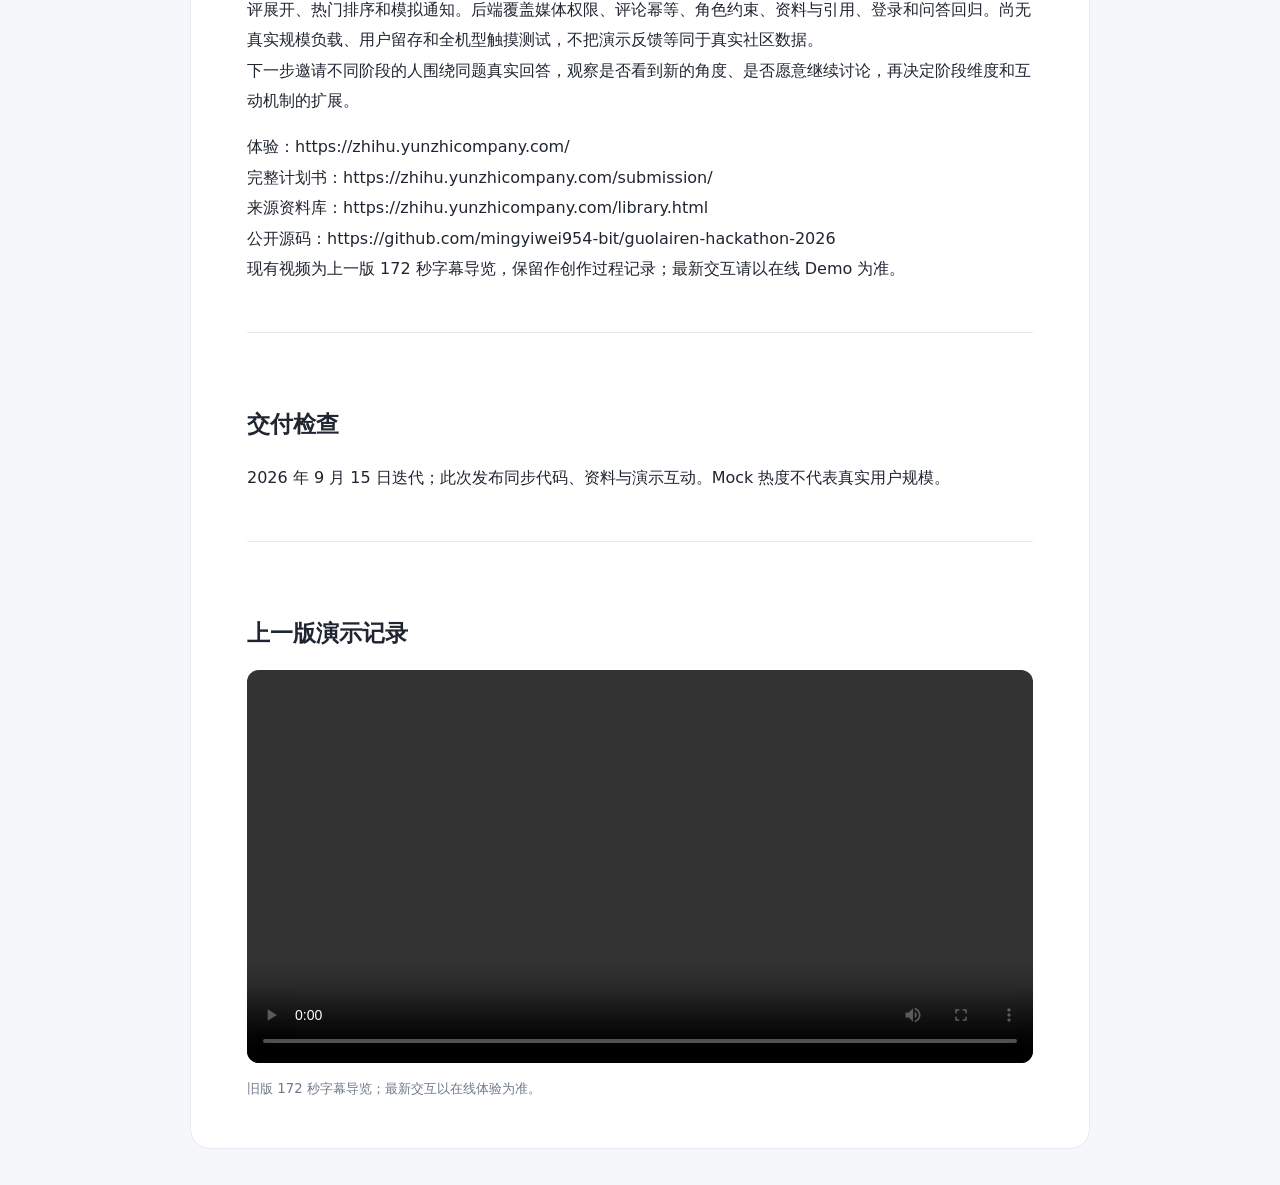
==== commit b6f876e5: "Ship continuous reading, answer editor, sourced agent and demo interactions" ====
--- a/public/submission/index.html
+++ b/public/submission/index.html
@@ -1,70 +1,4 @@
 <!doctype html><html lang="zh-CN"><meta charset="utf-8">
 <meta name="viewport" content="width=device-width,initial-scale=1"><title>过来人 · 产品计划书</title>
 <style>*{box-sizing:border-box}body{margin:0;background:#f5f7fb;color:#202631;font:16px/1.9 system-ui,-apple-system,"PingFang SC",sans-serif}main{max-width:900px;margin:36px auto;padding:44px 56px;background:white;border:1px solid #e7eaf0;border-radius:20px}h1{font-size:32px;line-height:1.4;margin:0 0 24px}h2{font-size:23px;margin:38px 0 14px}h3{font-size:18px}p,li{overflow-wrap:anywhere}a{color:#146be5;text-underline-offset:4px}nav{display:flex;gap:20px;flex-wrap:wrap;padding-bottom:30px;font-size:14px}strong{font-weight:650}code{font-size:14px}section{border-top:1px solid #e7eaf0;margin-top:48px;padding-top:32px}video{width:100%;max-height:560px;background:#edf0f5;border-radius:12px}small{color:#6f7a8a}@media(max-width:600px){main{margin:0;padding:28px 22px;border:0;border-radius:0}h1{font-size:26px}}@media print{body{background:white}main{margin:0;max-width:none;border:0;padding:0}nav,.video-section{display:none}h2{break-after:avoid}p,li{orphans:3;widows:3}a{color:inherit}}</style>
-<main><nav><a href="/">打开产品体验</a><a href="https://github.com/mingyiwei954-bit/guolairen-hackathon-2026">公开代码仓库</a><a href="#verification">验证状态</a></nav><h1>过来人｜产品说明计划书</h1>
-<p><strong>参赛赛道：灵魂匹配局——社区连接与兴趣社交</strong></p>
-<p><strong>一句话：同一个问题，听见不同阶段的声音；借助知乎资料深入三问，再把新问题交给真实的人。</strong></p>
-<h2>为什么做</h2>
-<p>一个大学生问“我最近不太快乐，怎么办？”，孩子可能说“吃个雪糕吧”，工作多年的人可能说“先出去走走”。同一个问题，可以因为生活阶段不同而出现不同的关注点。</p>
-<p>我们想减少发现这些不同视角的成本。用户不只寻找一条标准答案，也希望知道：处在另一段生活里的人，会怎样理解自己的困惑。跨阶段理解、情感回应和经验参考是产品假设；本次 Demo 用来验证交互是否帮助用户发现差异，尚无真实规模与留存结论。</p>
-<p>目标用户是愿意分享和理解不同阶段生活经验的社区用户。初始展示围绕校园与工作生活，但分类可扩展；求学、工作、退休只是首版浏览维度，不是经验高低的评价。</p>
-<h2>核心体验</h2>
-<ul>
-<li><strong>双向浏览。</strong> 首页内的“过来人”频道提供“听过来人说／听没过来人说”和阶段筛选。每个问题显示筛选范围内赞同最多的一条回答。</li>
-<li><strong>同题看差异。</strong> 进入详情，问题固定，按回答者阶段切换回答。可以点赞、留下自述经历，并返回原浏览位置。</li>
-<li><strong>资料深入三问。</strong> 详情中的独立 AI 区使用已入库的知乎资料，最多首问加两次追问。每条回答都展示依据与原始链接；没有资料就明确说明不足。</li>
-<li><strong>再问真人。</strong> 三问结束后，用户可以把自己的一条追问带到提问表单，选择希望回应的阶段，编辑并确认发布。</li>
-</ul>
-<p>轻匿名让注意力放在经历上；问答和标签上下错位，保留轻盈的阅读节奏；有限三问给深入理解设置自然结束点。卡片排版是体验设计，产品创新重点是“跨阶段视角—资料澄清—真人讨论”的连接。</p>
-<h2>AI 与知乎社区如何结合</h2>
-<p>知乎提供有来源的公共讨论素材。当前选用官方知乎搜索返回的两条社交经验摘要，保留原链接、作者和 summary 范围，经本地资料管线清洗、去重和质量检查后入库。没有将摘要当作全文，也没有根据文风推断作者年龄。</p>
-<p>DeepSeek 承担资料整理和资料问答。流程是检索、证据组织、生成、程序校验，必要时最多修复一次。模型不自动联网，不生成来源链接，不把自己的历史回答作为证据。三问首问固定证据范围，后续问题在同一资料范围内澄清。</p>
-<p>AI 帮助用户理解已有经验、形成更具体的问题，真人社区提供生活阶段中的亲身感受与价值判断。AI 不冒充小学生、职场人或退休者，不自动写入真人回答表。</p>
-<h2>技术实现</h2>
-<p>一套原生 Web 前端兼容手机与电脑手机容器；Python HTTP 后端、SQLite 数据库、HTTPX 请求外部 DeepSeek API。沿用访客 Cookie 保存自述阶段，问答与点赞持久化。</p>
-<p>资料分为原始来源、清洗正文与 AI 衍生结果，分别保存。三问以访客和问题关联，服务端记录次数、证据与结果，通过请求 ID 避免重复生成。模型请求并发为一；网络等待不持有数据库写事务，模型异常不影响普通内容浏览。</p>
-<p>部署在现有 2 核、2GB 服务器，模型推理在外部服务完成；源码、版本包、数据库与密钥分开管理，版本切换保留回退入口。</p>
-<h2>演示与真实性</h2>
-<p>展示场景一：“我最近不太快乐，怎么办？”用明确标记的示例呈现两个阶段的回答。场景二：“工作以后，还会交到很好的朋友吗？”展示真实官方来源摘要支持的 AI 问答与再提问。</p>
-<p>初始八个问题、十一条回答及初始赞数为示例。真实访客的后续提交会持久化，阶段来自自述。两条知乎摘要是真实来源；它们与示例真人问答分别存储、分别呈现。</p>
-<p>完成情况和真实／模拟测试结果以 <a href="#verification">交付检查</a> 为准；本计划书不把开发目标等同于已验证能力。</p>
-<h2>下一步验证与发展</h2>
-<p>首先邀请不同阶段的体验者围绕同一问题真实回答，观察阶段切换使用率、从资料问答转为真人提问的比例，以及用户是否表示“看到了未曾考虑的角度”。目前这些指标没有实测数据，不预设增长结论。</p>
-<p>后续根据真实使用反馈扩展经历标签、资料覆盖和真人有限追问。OAuth、真人限时窗口、商业化与更多模型均不属于当前 Demo 的完成范围。</p>
-<h2>赛事与素材说明</h2>
-<p>项目从零独立开发，保留设计草图、AI 协作记录、Git 提交与测试记录。依赖与外部内容均保留来源；不批量抓取知乎数据，不将社区内容归为团队原创。</p>
-<p>项目为独立体验网页，未接入知乎站内插件位。页面中借鉴的导航与赛事开放形象仅作赛事展示；商业化前需另行确认相关授权。</p>
-<p>规则依据：<a href="https://my.feishu.cn/docx/Mc80dR5XvoPaYDxcTasc04POnjd">开发者手册</a>、<a href="https://pcnsiq9mmnww.feishu.cn/wiki/Pd1UwIIBriW0DBk8qlIczBAVnJc">参赛者开发流程</a>，2026-09-14 实际核对。</p>
-<section class="video-section"><h2>演示视频</h2><p><a href="demo.mp4">观看或下载演示视频</a></p><video controls preload="metadata" src="demo.mp4"></video><small>172 秒字幕导览，使用实际页面操作画面和本轮真实模型记录；不作为连续实时录屏或延迟证明。</small></section>
-<section id="verification"><h1>交付检查</h1>
-<p>核验日期：2026 年 9 月 14 日（北京时间）。本地实现与公网候选版已完成，参赛作品已正式发布。</p>
-<h2>本地实现与验证</h2>
-<ul>
-<li>后端全量隔离测试 <strong>28/28 通过</strong>，其中三问专项 11 项：计数、幂等、并发、访客隔离、固定证据、首次/后续资料不足、来源撤回与中断恢复。原资料查询、单轮 AI、浏览、提问、回答、点赞回归通过。</li>
-<li>JavaScript 语法检查与 Git diff 空白检查通过。</li>
-<li>真实模型：隔离 API 一轮三问和浏览器一轮三问均完成，共 6 个成功回答；每次均有原文短引、真实来源链接和 summary 范围。重复请求不增加次数，刷新恢复，第四问被服务端拒绝。</li>
-<li>浏览器：第三条 item 进入详情、同题阶段切换、点赞、提交回答后定位本人阶段、新回答、返回原问题锚点和焦点；全过程通过。</li>
-<li>三问：点击建议只填入；第三问发送后立即刷新，重进恢复三条记录；三问结束关闭发送；选追问转真人表单、取消恢复、编辑及显式发布均通过。测试发言只进入隔离库。</li>
-<li>390／430 CSS 像素 iframe 与桌面手机容器检查通过。固定标签列、两行问题／四行代表回答、空回答状态均可用。额外用长正文和超长标签隔离夹具验证，430 像素卡片 scrollWidth=clientWidth，问题约2行、答案约4行，标签列约80像素且上下相同。筛选完全隐藏时高度为零、inert、aria-hidden=true，不接受点击或焦点；反向滚动能展开。</li>
-<li>初始跨阶段回答标注「示例」；访客新回答标注阶段自述；AI 区标注「AI 依据资料整理」。</li>
-</ul>
-<h2>数据与边界</h2>
-<ul>
-<li>八个初始问题、十一条回答及初始赞数为示例。两条知乎资料是官方搜索返回的真实摘要，不是全文，作者年龄与阶段未知。</li>
-<li>实际模型测试与模拟测试分开记录。超时、401、余额不足、429、空响应、错误 JSON、非法引用等失败分支使用模拟响应；不声称真实制造过每类上游故障。</li>
-<li>尚无真实 iPhone 键盘设备验收、规模负载测试、用户留存或增长数据；390／430 的检查是浏览器 CSS 视口验证。</li>
-<li>Cookie 标识访客而非自然人；清除 Cookie 会产生新访客。当前不含 OAuth、真人私信、付费、自动重开或无限 Agent 循环。</li>
-<li>资料覆盖很小，检索使用中文二元词片与英文单词匹配；不匹配或资料不足会明确停止，不等于通用知识问答。</li>
-</ul>
-<h2>交付版本</h2>
-<ul>
-<li>Git 基线：d04887c；后端三问：962598e；前端闭环：99b51fb。</li>
-<li>唯一主工程使用 5174；不包含旧 5173 UI。</li>
-<li>GitHub：https://github.com/mingyiwei954-bit/guolairen-hackathon-2026</li>
-<li>演示视频已生成并检查：172 秒、13 个真实页面画面、字幕导览，AI 记录来自本次实调，未把画面停顿当作模型实时耗时。</li>
-<li>公网候选版本：20260914T071246Z-40a98fc9。HTTPS 页面、计划书与 MP4 均返回 200；线上又完成一轮真实三问，幂等、刷新与第四问限制通过。</li>
-<li>部署前后原问题 8 条、回答 11 条、赞同记录 0 条均保留；增量导入两条 ready 资料。</li>
-<li>服务器已保留此前代码版本与迁移前数据库备份。2026-09-14 15:17（北京时间）在官方平台发布成功，页面明确反馈“提交成功，你的项目会展示在项目广场中”。</li>
-<li><a href="https://www.zhihu.com/hackathon/project/83?activity_code=zhihu_hackathon_2026_p2">官方参赛作品：过来人</a>，队伍“你说得队”，主题“灵魂匹配局”。</li>
-<li>必交 Demo 与产品计划书已提交；附加公开源码、172 秒视频、封面及图标。</li>
-</ul></section></main></html>+<main><nav><a href="/">打开产品体验</a><a href="/library.html">来源资料库</a><a href="https://github.com/mingyiwei954-bit/guolairen-hackathon-2026">公开代码仓库</a></nav><h1>过来人 · 产品计划书</h1><p>过来人｜听听另一程<br>2026 年 9 月 15 日迭代版 · 灵魂匹配局：社区连接与兴趣社交</p><p>同一个问题，听见不同人生阶段的声音。</p><p>一、为什么做<br>一个大学生问“我最近不太快乐，怎么办？”，孩子可能说“吃个雪糕吧”，工作多年的人可能说“先出去走走”。我们想让这些原本不容易相遇的视角，在同一个问题下相遇。求学、工作、退休是首版浏览维度，不是经验高低的评价。产品服务于愿意分享生活经验、理解另一阶段的人，让讨论从寻找标准答案转向理解彼此。</p><p>二、这一版可以怎样体验<br>进入首页“过来人”，选择“听过来人说／听没过来人说”和人生阶段，看到对应人群的回答。问答上下错位，人生阶段与内容相伴；最热内容优先，其余内容可刷新轮换。<br>点开问题后连续上下阅读，同题不同经历之间用轻符号分隔。公开昵称与头像帮助建立联系，可以点赞、点亮黄色收藏星，也可以展开沿竖线排列的追评继续讨论。返回时保留浏览位置，页面采用轻缓的左右推入、拉出过渡。<br>“写回答”打开完整编辑器：文字、最多 4 张图片、3 个话题、5 个标签，支持草稿和图片放大。用户确认发布后保存到本项目数据库。话题检索调用知乎官方内容搜索，展示相关知乎内容与原链接；平台未提供的话题 ID 和站内发布能力不会伪造。<br>点击“问问看山”，看山居中思考，页面轻缓移动一次到思考区域。答案以文字淡入呈现，内容出现后保持阅读位置。用户可以查看来源、手动刷新；另保留基于资料的有限三问与追问转真人提问链路。</p><p>三、AI 与知乎的连接<br>看山回答由独立 Answer Agent 组织：本地资料检索、官方联网搜索、DeepSeek 生成、引用约束和程序校验。来源 URL 由程序给定，模型不能编造。搜索摘要与全文严格区分，资料不足、额度不足或模型失败有对应提示。<br>来源资料库收录知乎官方社区搜索摘要，以及活动开放的知识与故事素材；保留原始链接、内容范围和类型。故事标记为 fiction，排除在看山的事实证据检索之外。用户可在资料库查看来源，不把模型生成的内容再次作为事实来源。<br>本项目已经接入知乎 OAuth 登录。普通浏览与本项目内问答沿用访客会话；人生阶段来自用户自述，不能由外部作者文风推断。</p><p>四、让评委能体验完整社区链路<br>演示开关开启时，发布提问或回答后约 2 秒出现模拟赞同通知，随后出现两条简短 AI 角色回应。角色带有设定年龄、人生阶段和表达约束，结合检索资料生成 1–2 句话；失败时使用短模板。虚拟角色标识为 AI 角色，不代表真实知乎用户。该链路仅在演示站运行，不向知乎社区自动发帖。<br>信息流提供近百个问题的 mock 场景，含千赞、万赞的热度梯度；热门回答配有 34–40 条 mock 追评。昵称、初始点赞与这些追评是演示数据，不代表真实活跃、增长或用户规模。真实访客的新提交独立持久化，部署保留线上已有数据。</p><p>五、技术与可靠性<br>原生 JavaScript/CSS、Python HTTP 服务、SQLite、HTTPX、DeepSeek。手机使用自然视口，电脑以手机容器演示；图片在服务端验证并去除元数据后保存。模型请求通过并发控制、请求 ID 和持久化状态避免重复生成；后台网络等待不持有数据库写事务。<br>发布采用 Git 提交、版本包、数据库备份与增量迁移，代码版本可回退。密钥仅在服务端配置，不进入公开源码和前端。</p><p>六、验证与下一步<br>已实际检查连续阅读、导航过渡、问问看山的定位和稳定显示、图文编辑与图片查看、话题搜索、点赞收藏、追评展开、热门排序和模拟通知。后端覆盖媒体权限、评论幂等、角色约束、资料与引用、登录和问答回归。尚无真实规模负载、用户留存和全机型触摸测试，不把演示反馈等同于真实社区数据。<br>下一步邀请不同阶段的人围绕同题真实回答，观察是否看到新的角度、是否愿意继续讨论，再决定阶段维度和互动机制的扩展。</p><p>体验：https://zhihu.yunzhicompany.com/<br>完整计划书：https://zhihu.yunzhicompany.com/submission/<br>来源资料库：https://zhihu.yunzhicompany.com/library.html<br>公开源码：https://github.com/mingyiwei954-bit/guolairen-hackathon-2026<br>现有视频为上一版 172 秒字幕导览，保留作创作过程记录；最新交互请以在线 Demo 为准。</p><section id="verification"><h2>交付检查</h2><p>2026 年 9 月 15 日迭代；此次发布同步代码、资料与演示互动。Mock 热度不代表真实用户规模。</p></section><section class="video-section"><h2>上一版演示记录</h2><video controls preload="metadata" src="demo.mp4"></video><small>旧版 172 秒字幕导览；最新交互以在线体验为准。</small></section></main></html>
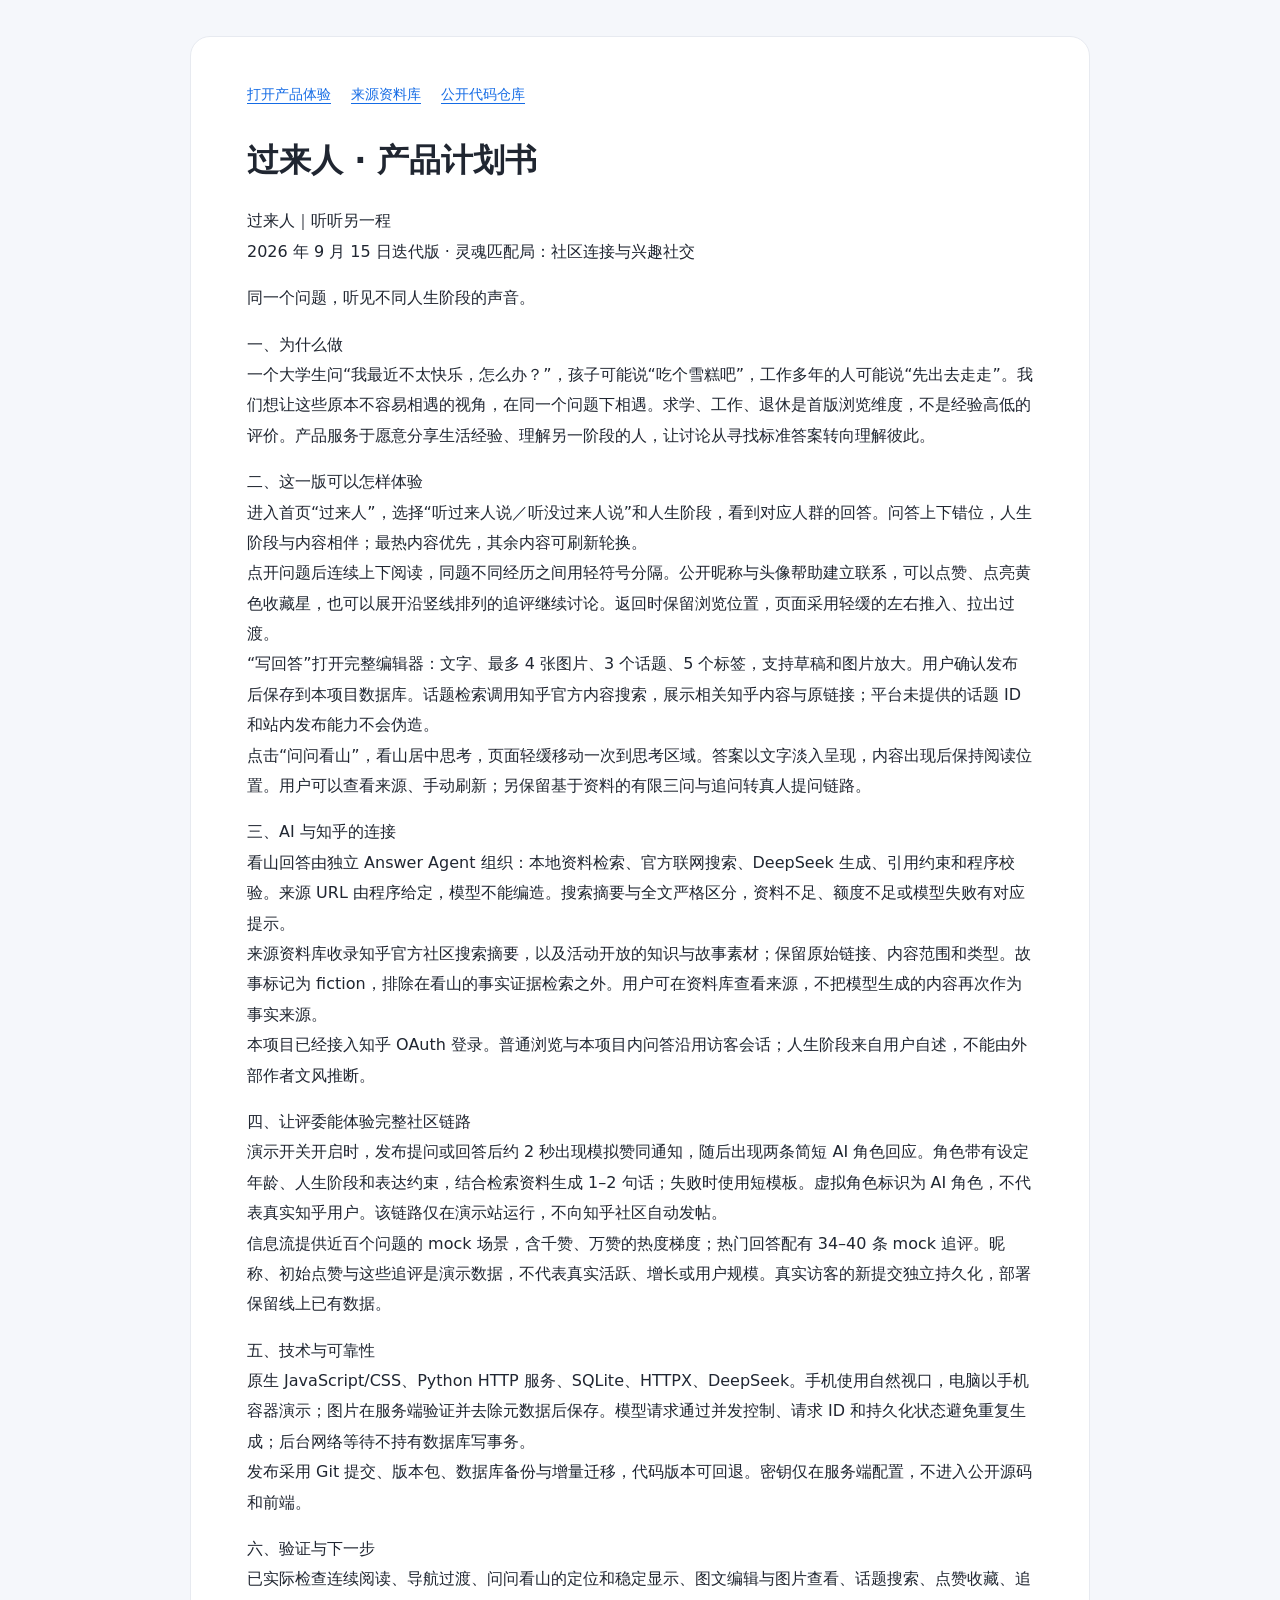
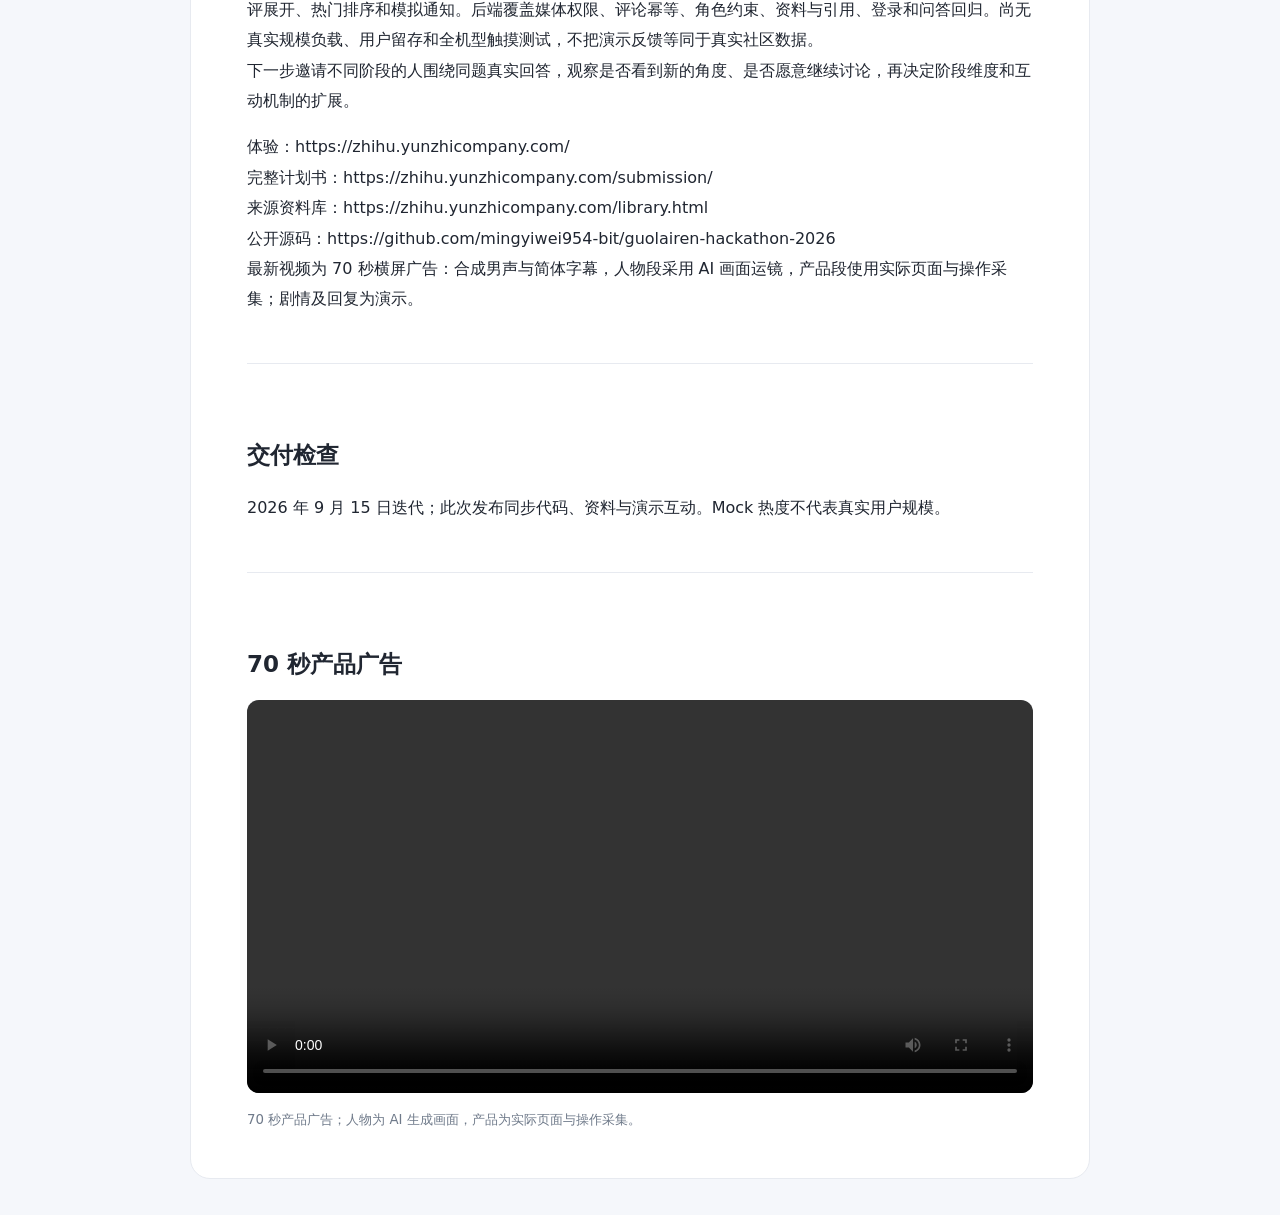
==== commit 9eb53293: "Publish 70-second narrated product film" ====
--- a/public/submission/index.html
+++ b/public/submission/index.html
@@ -1,4 +1,4 @@
 <!doctype html><html lang="zh-CN"><meta charset="utf-8">
 <meta name="viewport" content="width=device-width,initial-scale=1"><title>过来人 · 产品计划书</title>
 <style>*{box-sizing:border-box}body{margin:0;background:#f5f7fb;color:#202631;font:16px/1.9 system-ui,-apple-system,"PingFang SC",sans-serif}main{max-width:900px;margin:36px auto;padding:44px 56px;background:white;border:1px solid #e7eaf0;border-radius:20px}h1{font-size:32px;line-height:1.4;margin:0 0 24px}h2{font-size:23px;margin:38px 0 14px}h3{font-size:18px}p,li{overflow-wrap:anywhere}a{color:#146be5;text-underline-offset:4px}nav{display:flex;gap:20px;flex-wrap:wrap;padding-bottom:30px;font-size:14px}strong{font-weight:650}code{font-size:14px}section{border-top:1px solid #e7eaf0;margin-top:48px;padding-top:32px}video{width:100%;max-height:560px;background:#edf0f5;border-radius:12px}small{color:#6f7a8a}@media(max-width:600px){main{margin:0;padding:28px 22px;border:0;border-radius:0}h1{font-size:26px}}@media print{body{background:white}main{margin:0;max-width:none;border:0;padding:0}nav,.video-section{display:none}h2{break-after:avoid}p,li{orphans:3;widows:3}a{color:inherit}}</style>
-<main><nav><a href="/">打开产品体验</a><a href="/library.html">来源资料库</a><a href="https://github.com/mingyiwei954-bit/guolairen-hackathon-2026">公开代码仓库</a></nav><h1>过来人 · 产品计划书</h1><p>过来人｜听听另一程<br>2026 年 9 月 15 日迭代版 · 灵魂匹配局：社区连接与兴趣社交</p><p>同一个问题，听见不同人生阶段的声音。</p><p>一、为什么做<br>一个大学生问“我最近不太快乐，怎么办？”，孩子可能说“吃个雪糕吧”，工作多年的人可能说“先出去走走”。我们想让这些原本不容易相遇的视角，在同一个问题下相遇。求学、工作、退休是首版浏览维度，不是经验高低的评价。产品服务于愿意分享生活经验、理解另一阶段的人，让讨论从寻找标准答案转向理解彼此。</p><p>二、这一版可以怎样体验<br>进入首页“过来人”，选择“听过来人说／听没过来人说”和人生阶段，看到对应人群的回答。问答上下错位，人生阶段与内容相伴；最热内容优先，其余内容可刷新轮换。<br>点开问题后连续上下阅读，同题不同经历之间用轻符号分隔。公开昵称与头像帮助建立联系，可以点赞、点亮黄色收藏星，也可以展开沿竖线排列的追评继续讨论。返回时保留浏览位置，页面采用轻缓的左右推入、拉出过渡。<br>“写回答”打开完整编辑器：文字、最多 4 张图片、3 个话题、5 个标签，支持草稿和图片放大。用户确认发布后保存到本项目数据库。话题检索调用知乎官方内容搜索，展示相关知乎内容与原链接；平台未提供的话题 ID 和站内发布能力不会伪造。<br>点击“问问看山”，看山居中思考，页面轻缓移动一次到思考区域。答案以文字淡入呈现，内容出现后保持阅读位置。用户可以查看来源、手动刷新；另保留基于资料的有限三问与追问转真人提问链路。</p><p>三、AI 与知乎的连接<br>看山回答由独立 Answer Agent 组织：本地资料检索、官方联网搜索、DeepSeek 生成、引用约束和程序校验。来源 URL 由程序给定，模型不能编造。搜索摘要与全文严格区分，资料不足、额度不足或模型失败有对应提示。<br>来源资料库收录知乎官方社区搜索摘要，以及活动开放的知识与故事素材；保留原始链接、内容范围和类型。故事标记为 fiction，排除在看山的事实证据检索之外。用户可在资料库查看来源，不把模型生成的内容再次作为事实来源。<br>本项目已经接入知乎 OAuth 登录。普通浏览与本项目内问答沿用访客会话；人生阶段来自用户自述，不能由外部作者文风推断。</p><p>四、让评委能体验完整社区链路<br>演示开关开启时，发布提问或回答后约 2 秒出现模拟赞同通知，随后出现两条简短 AI 角色回应。角色带有设定年龄、人生阶段和表达约束，结合检索资料生成 1–2 句话；失败时使用短模板。虚拟角色标识为 AI 角色，不代表真实知乎用户。该链路仅在演示站运行，不向知乎社区自动发帖。<br>信息流提供近百个问题的 mock 场景，含千赞、万赞的热度梯度；热门回答配有 34–40 条 mock 追评。昵称、初始点赞与这些追评是演示数据，不代表真实活跃、增长或用户规模。真实访客的新提交独立持久化，部署保留线上已有数据。</p><p>五、技术与可靠性<br>原生 JavaScript/CSS、Python HTTP 服务、SQLite、HTTPX、DeepSeek。手机使用自然视口，电脑以手机容器演示；图片在服务端验证并去除元数据后保存。模型请求通过并发控制、请求 ID 和持久化状态避免重复生成；后台网络等待不持有数据库写事务。<br>发布采用 Git 提交、版本包、数据库备份与增量迁移，代码版本可回退。密钥仅在服务端配置，不进入公开源码和前端。</p><p>六、验证与下一步<br>已实际检查连续阅读、导航过渡、问问看山的定位和稳定显示、图文编辑与图片查看、话题搜索、点赞收藏、追评展开、热门排序和模拟通知。后端覆盖媒体权限、评论幂等、角色约束、资料与引用、登录和问答回归。尚无真实规模负载、用户留存和全机型触摸测试，不把演示反馈等同于真实社区数据。<br>下一步邀请不同阶段的人围绕同题真实回答，观察是否看到新的角度、是否愿意继续讨论，再决定阶段维度和互动机制的扩展。</p><p>体验：https://zhihu.yunzhicompany.com/<br>完整计划书：https://zhihu.yunzhicompany.com/submission/<br>来源资料库：https://zhihu.yunzhicompany.com/library.html<br>公开源码：https://github.com/mingyiwei954-bit/guolairen-hackathon-2026<br>现有视频为上一版 172 秒字幕导览，保留作创作过程记录；最新交互请以在线 Demo 为准。</p><section id="verification"><h2>交付检查</h2><p>2026 年 9 月 15 日迭代；此次发布同步代码、资料与演示互动。Mock 热度不代表真实用户规模。</p></section><section class="video-section"><h2>上一版演示记录</h2><video controls preload="metadata" src="demo.mp4"></video><small>旧版 172 秒字幕导览；最新交互以在线体验为准。</small></section></main></html>+<main><nav><a href="/">打开产品体验</a><a href="/library.html">来源资料库</a><a href="https://github.com/mingyiwei954-bit/guolairen-hackathon-2026">公开代码仓库</a></nav><h1>过来人 · 产品计划书</h1><p>过来人｜听听另一程<br>2026 年 9 月 15 日迭代版 · 灵魂匹配局：社区连接与兴趣社交</p><p>同一个问题，听见不同人生阶段的声音。</p><p>一、为什么做<br>一个大学生问“我最近不太快乐，怎么办？”，孩子可能说“吃个雪糕吧”，工作多年的人可能说“先出去走走”。我们想让这些原本不容易相遇的视角，在同一个问题下相遇。求学、工作、退休是首版浏览维度，不是经验高低的评价。产品服务于愿意分享生活经验、理解另一阶段的人，让讨论从寻找标准答案转向理解彼此。</p><p>二、这一版可以怎样体验<br>进入首页“过来人”，选择“听过来人说／听没过来人说”和人生阶段，看到对应人群的回答。问答上下错位，人生阶段与内容相伴；最热内容优先，其余内容可刷新轮换。<br>点开问题后连续上下阅读，同题不同经历之间用轻符号分隔。公开昵称与头像帮助建立联系，可以点赞、点亮黄色收藏星，也可以展开沿竖线排列的追评继续讨论。返回时保留浏览位置，页面采用轻缓的左右推入、拉出过渡。<br>“写回答”打开完整编辑器：文字、最多 4 张图片、3 个话题、5 个标签，支持草稿和图片放大。用户确认发布后保存到本项目数据库。话题检索调用知乎官方内容搜索，展示相关知乎内容与原链接；平台未提供的话题 ID 和站内发布能力不会伪造。<br>点击“问问看山”，看山居中思考，页面轻缓移动一次到思考区域。答案以文字淡入呈现，内容出现后保持阅读位置。用户可以查看来源、手动刷新；另保留基于资料的有限三问与追问转真人提问链路。</p><p>三、AI 与知乎的连接<br>看山回答由独立 Answer Agent 组织：本地资料检索、官方联网搜索、DeepSeek 生成、引用约束和程序校验。来源 URL 由程序给定，模型不能编造。搜索摘要与全文严格区分，资料不足、额度不足或模型失败有对应提示。<br>来源资料库收录知乎官方社区搜索摘要，以及活动开放的知识与故事素材；保留原始链接、内容范围和类型。故事标记为 fiction，排除在看山的事实证据检索之外。用户可在资料库查看来源，不把模型生成的内容再次作为事实来源。<br>本项目已经接入知乎 OAuth 登录。普通浏览与本项目内问答沿用访客会话；人生阶段来自用户自述，不能由外部作者文风推断。</p><p>四、让评委能体验完整社区链路<br>演示开关开启时，发布提问或回答后约 2 秒出现模拟赞同通知，随后出现两条简短 AI 角色回应。角色带有设定年龄、人生阶段和表达约束，结合检索资料生成 1–2 句话；失败时使用短模板。虚拟角色标识为 AI 角色，不代表真实知乎用户。该链路仅在演示站运行，不向知乎社区自动发帖。<br>信息流提供近百个问题的 mock 场景，含千赞、万赞的热度梯度；热门回答配有 34–40 条 mock 追评。昵称、初始点赞与这些追评是演示数据，不代表真实活跃、增长或用户规模。真实访客的新提交独立持久化，部署保留线上已有数据。</p><p>五、技术与可靠性<br>原生 JavaScript/CSS、Python HTTP 服务、SQLite、HTTPX、DeepSeek。手机使用自然视口，电脑以手机容器演示；图片在服务端验证并去除元数据后保存。模型请求通过并发控制、请求 ID 和持久化状态避免重复生成；后台网络等待不持有数据库写事务。<br>发布采用 Git 提交、版本包、数据库备份与增量迁移，代码版本可回退。密钥仅在服务端配置，不进入公开源码和前端。</p><p>六、验证与下一步<br>已实际检查连续阅读、导航过渡、问问看山的定位和稳定显示、图文编辑与图片查看、话题搜索、点赞收藏、追评展开、热门排序和模拟通知。后端覆盖媒体权限、评论幂等、角色约束、资料与引用、登录和问答回归。尚无真实规模负载、用户留存和全机型触摸测试，不把演示反馈等同于真实社区数据。<br>下一步邀请不同阶段的人围绕同题真实回答，观察是否看到新的角度、是否愿意继续讨论，再决定阶段维度和互动机制的扩展。</p><p>体验：https://zhihu.yunzhicompany.com/<br>完整计划书：https://zhihu.yunzhicompany.com/submission/<br>来源资料库：https://zhihu.yunzhicompany.com/library.html<br>公开源码：https://github.com/mingyiwei954-bit/guolairen-hackathon-2026<br>最新视频为 70 秒横屏广告：合成男声与简体字幕，人物段采用 AI 画面运镜，产品段使用实际页面与操作采集；剧情及回复为演示。</p><section id="verification"><h2>交付检查</h2><p>2026 年 9 月 15 日迭代；此次发布同步代码、资料与演示互动。Mock 热度不代表真实用户规模。</p></section><section class="video-section"><h2>70 秒产品广告</h2><video controls preload="metadata" src="demo.mp4?v=20260915-70"></video><small>70 秒产品广告；人物为 AI 生成画面，产品为实际页面与操作采集。</small></section></main></html>
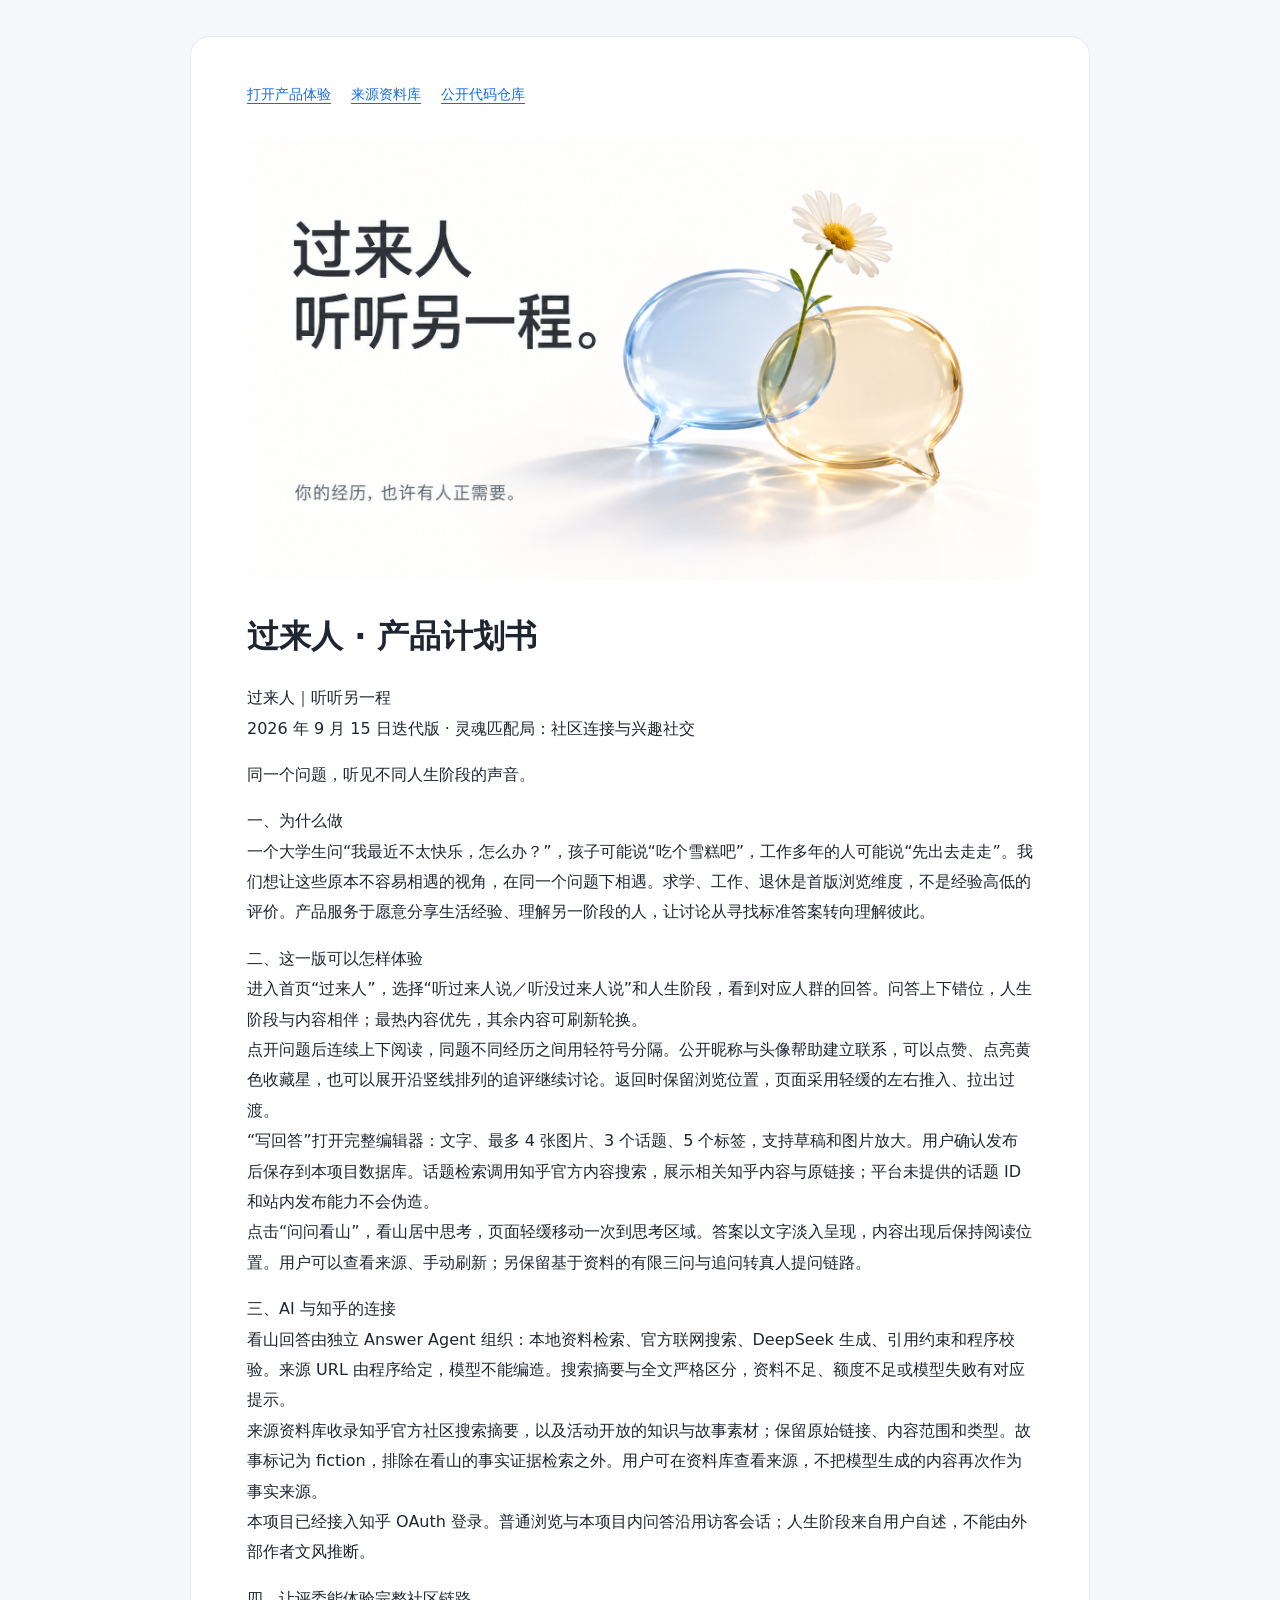
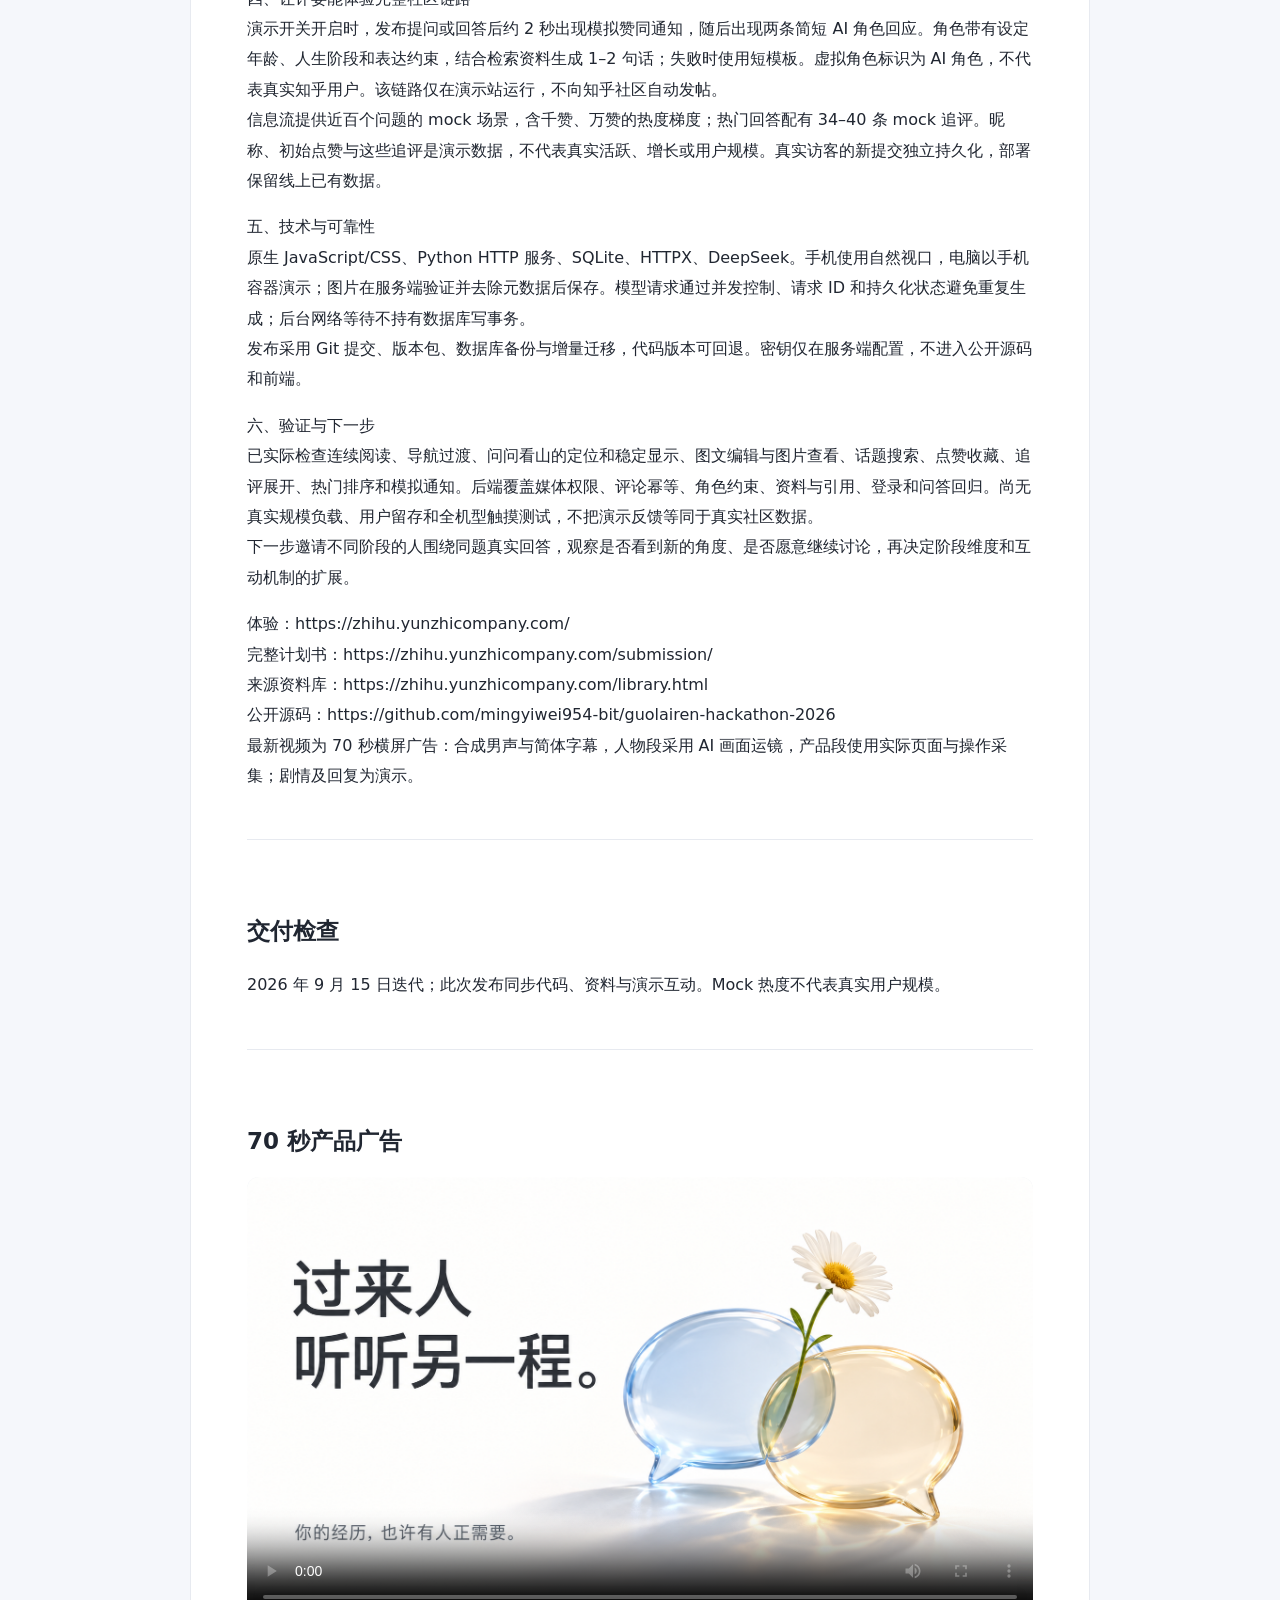
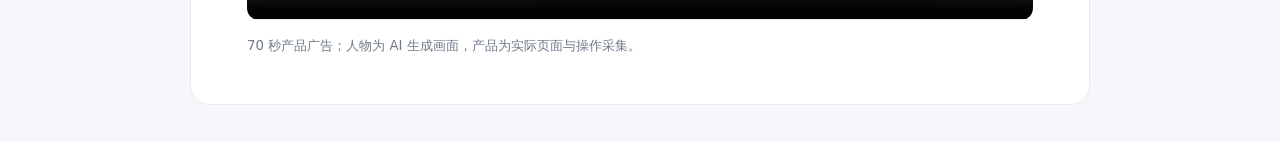
==== commit 2659f597: "Refresh poster with conversation flower artwork" ====
--- a/public/submission/index.html
+++ b/public/submission/index.html
@@ -1,4 +1,4 @@
 <!doctype html><html lang="zh-CN"><meta charset="utf-8">
 <meta name="viewport" content="width=device-width,initial-scale=1"><title>过来人 · 产品计划书</title>
 <style>*{box-sizing:border-box}body{margin:0;background:#f5f7fb;color:#202631;font:16px/1.9 system-ui,-apple-system,"PingFang SC",sans-serif}main{max-width:900px;margin:36px auto;padding:44px 56px;background:white;border:1px solid #e7eaf0;border-radius:20px}h1{font-size:32px;line-height:1.4;margin:0 0 24px}h2{font-size:23px;margin:38px 0 14px}h3{font-size:18px}p,li{overflow-wrap:anywhere}a{color:#146be5;text-underline-offset:4px}nav{display:flex;gap:20px;flex-wrap:wrap;padding-bottom:30px;font-size:14px}strong{font-weight:650}code{font-size:14px}section{border-top:1px solid #e7eaf0;margin-top:48px;padding-top:32px}video{width:100%;max-height:560px;background:#edf0f5;border-radius:12px}small{color:#6f7a8a}@media(max-width:600px){main{margin:0;padding:28px 22px;border:0;border-radius:0}h1{font-size:26px}}@media print{body{background:white}main{margin:0;max-width:none;border:0;padding:0}nav,.video-section{display:none}h2{break-after:avoid}p,li{orphans:3;widows:3}a{color:inherit}}</style>
-<main><nav><a href="/">打开产品体验</a><a href="/library.html">来源资料库</a><a href="https://github.com/mingyiwei954-bit/guolairen-hackathon-2026">公开代码仓库</a></nav><h1>过来人 · 产品计划书</h1><p>过来人｜听听另一程<br>2026 年 9 月 15 日迭代版 · 灵魂匹配局：社区连接与兴趣社交</p><p>同一个问题，听见不同人生阶段的声音。</p><p>一、为什么做<br>一个大学生问“我最近不太快乐，怎么办？”，孩子可能说“吃个雪糕吧”，工作多年的人可能说“先出去走走”。我们想让这些原本不容易相遇的视角，在同一个问题下相遇。求学、工作、退休是首版浏览维度，不是经验高低的评价。产品服务于愿意分享生活经验、理解另一阶段的人，让讨论从寻找标准答案转向理解彼此。</p><p>二、这一版可以怎样体验<br>进入首页“过来人”，选择“听过来人说／听没过来人说”和人生阶段，看到对应人群的回答。问答上下错位，人生阶段与内容相伴；最热内容优先，其余内容可刷新轮换。<br>点开问题后连续上下阅读，同题不同经历之间用轻符号分隔。公开昵称与头像帮助建立联系，可以点赞、点亮黄色收藏星，也可以展开沿竖线排列的追评继续讨论。返回时保留浏览位置，页面采用轻缓的左右推入、拉出过渡。<br>“写回答”打开完整编辑器：文字、最多 4 张图片、3 个话题、5 个标签，支持草稿和图片放大。用户确认发布后保存到本项目数据库。话题检索调用知乎官方内容搜索，展示相关知乎内容与原链接；平台未提供的话题 ID 和站内发布能力不会伪造。<br>点击“问问看山”，看山居中思考，页面轻缓移动一次到思考区域。答案以文字淡入呈现，内容出现后保持阅读位置。用户可以查看来源、手动刷新；另保留基于资料的有限三问与追问转真人提问链路。</p><p>三、AI 与知乎的连接<br>看山回答由独立 Answer Agent 组织：本地资料检索、官方联网搜索、DeepSeek 生成、引用约束和程序校验。来源 URL 由程序给定，模型不能编造。搜索摘要与全文严格区分，资料不足、额度不足或模型失败有对应提示。<br>来源资料库收录知乎官方社区搜索摘要，以及活动开放的知识与故事素材；保留原始链接、内容范围和类型。故事标记为 fiction，排除在看山的事实证据检索之外。用户可在资料库查看来源，不把模型生成的内容再次作为事实来源。<br>本项目已经接入知乎 OAuth 登录。普通浏览与本项目内问答沿用访客会话；人生阶段来自用户自述，不能由外部作者文风推断。</p><p>四、让评委能体验完整社区链路<br>演示开关开启时，发布提问或回答后约 2 秒出现模拟赞同通知，随后出现两条简短 AI 角色回应。角色带有设定年龄、人生阶段和表达约束，结合检索资料生成 1–2 句话；失败时使用短模板。虚拟角色标识为 AI 角色，不代表真实知乎用户。该链路仅在演示站运行，不向知乎社区自动发帖。<br>信息流提供近百个问题的 mock 场景，含千赞、万赞的热度梯度；热门回答配有 34–40 条 mock 追评。昵称、初始点赞与这些追评是演示数据，不代表真实活跃、增长或用户规模。真实访客的新提交独立持久化，部署保留线上已有数据。</p><p>五、技术与可靠性<br>原生 JavaScript/CSS、Python HTTP 服务、SQLite、HTTPX、DeepSeek。手机使用自然视口，电脑以手机容器演示；图片在服务端验证并去除元数据后保存。模型请求通过并发控制、请求 ID 和持久化状态避免重复生成；后台网络等待不持有数据库写事务。<br>发布采用 Git 提交、版本包、数据库备份与增量迁移，代码版本可回退。密钥仅在服务端配置，不进入公开源码和前端。</p><p>六、验证与下一步<br>已实际检查连续阅读、导航过渡、问问看山的定位和稳定显示、图文编辑与图片查看、话题搜索、点赞收藏、追评展开、热门排序和模拟通知。后端覆盖媒体权限、评论幂等、角色约束、资料与引用、登录和问答回归。尚无真实规模负载、用户留存和全机型触摸测试，不把演示反馈等同于真实社区数据。<br>下一步邀请不同阶段的人围绕同题真实回答，观察是否看到新的角度、是否愿意继续讨论，再决定阶段维度和互动机制的扩展。</p><p>体验：https://zhihu.yunzhicompany.com/<br>完整计划书：https://zhihu.yunzhicompany.com/submission/<br>来源资料库：https://zhihu.yunzhicompany.com/library.html<br>公开源码：https://github.com/mingyiwei954-bit/guolairen-hackathon-2026<br>最新视频为 70 秒横屏广告：合成男声与简体字幕，人物段采用 AI 画面运镜，产品段使用实际页面与操作采集；剧情及回复为演示。</p><section id="verification"><h2>交付检查</h2><p>2026 年 9 月 15 日迭代；此次发布同步代码、资料与演示互动。Mock 热度不代表真实用户规模。</p></section><section class="video-section"><h2>70 秒产品广告</h2><video controls preload="metadata" src="demo.mp4?v=20260915-70"></video><small>70 秒产品广告；人物为 AI 生成画面，产品为实际页面与操作采集。</small></section></main></html>+<main><nav><a href="/">打开产品体验</a><a href="/library.html">来源资料库</a><a href="https://github.com/mingyiwei954-bit/guolairen-hackathon-2026">公开代码仓库</a></nav><img src="cover.png?v=20260915-flower" alt="过来人，听听另一程。你的经历，也许有人正需要。" style="width:100%;height:auto;border-radius:12px;margin-bottom:24px"><h1>过来人 · 产品计划书</h1><p>过来人｜听听另一程<br>2026 年 9 月 15 日迭代版 · 灵魂匹配局：社区连接与兴趣社交</p><p>同一个问题，听见不同人生阶段的声音。</p><p>一、为什么做<br>一个大学生问“我最近不太快乐，怎么办？”，孩子可能说“吃个雪糕吧”，工作多年的人可能说“先出去走走”。我们想让这些原本不容易相遇的视角，在同一个问题下相遇。求学、工作、退休是首版浏览维度，不是经验高低的评价。产品服务于愿意分享生活经验、理解另一阶段的人，让讨论从寻找标准答案转向理解彼此。</p><p>二、这一版可以怎样体验<br>进入首页“过来人”，选择“听过来人说／听没过来人说”和人生阶段，看到对应人群的回答。问答上下错位，人生阶段与内容相伴；最热内容优先，其余内容可刷新轮换。<br>点开问题后连续上下阅读，同题不同经历之间用轻符号分隔。公开昵称与头像帮助建立联系，可以点赞、点亮黄色收藏星，也可以展开沿竖线排列的追评继续讨论。返回时保留浏览位置，页面采用轻缓的左右推入、拉出过渡。<br>“写回答”打开完整编辑器：文字、最多 4 张图片、3 个话题、5 个标签，支持草稿和图片放大。用户确认发布后保存到本项目数据库。话题检索调用知乎官方内容搜索，展示相关知乎内容与原链接；平台未提供的话题 ID 和站内发布能力不会伪造。<br>点击“问问看山”，看山居中思考，页面轻缓移动一次到思考区域。答案以文字淡入呈现，内容出现后保持阅读位置。用户可以查看来源、手动刷新；另保留基于资料的有限三问与追问转真人提问链路。</p><p>三、AI 与知乎的连接<br>看山回答由独立 Answer Agent 组织：本地资料检索、官方联网搜索、DeepSeek 生成、引用约束和程序校验。来源 URL 由程序给定，模型不能编造。搜索摘要与全文严格区分，资料不足、额度不足或模型失败有对应提示。<br>来源资料库收录知乎官方社区搜索摘要，以及活动开放的知识与故事素材；保留原始链接、内容范围和类型。故事标记为 fiction，排除在看山的事实证据检索之外。用户可在资料库查看来源，不把模型生成的内容再次作为事实来源。<br>本项目已经接入知乎 OAuth 登录。普通浏览与本项目内问答沿用访客会话；人生阶段来自用户自述，不能由外部作者文风推断。</p><p>四、让评委能体验完整社区链路<br>演示开关开启时，发布提问或回答后约 2 秒出现模拟赞同通知，随后出现两条简短 AI 角色回应。角色带有设定年龄、人生阶段和表达约束，结合检索资料生成 1–2 句话；失败时使用短模板。虚拟角色标识为 AI 角色，不代表真实知乎用户。该链路仅在演示站运行，不向知乎社区自动发帖。<br>信息流提供近百个问题的 mock 场景，含千赞、万赞的热度梯度；热门回答配有 34–40 条 mock 追评。昵称、初始点赞与这些追评是演示数据，不代表真实活跃、增长或用户规模。真实访客的新提交独立持久化，部署保留线上已有数据。</p><p>五、技术与可靠性<br>原生 JavaScript/CSS、Python HTTP 服务、SQLite、HTTPX、DeepSeek。手机使用自然视口，电脑以手机容器演示；图片在服务端验证并去除元数据后保存。模型请求通过并发控制、请求 ID 和持久化状态避免重复生成；后台网络等待不持有数据库写事务。<br>发布采用 Git 提交、版本包、数据库备份与增量迁移，代码版本可回退。密钥仅在服务端配置，不进入公开源码和前端。</p><p>六、验证与下一步<br>已实际检查连续阅读、导航过渡、问问看山的定位和稳定显示、图文编辑与图片查看、话题搜索、点赞收藏、追评展开、热门排序和模拟通知。后端覆盖媒体权限、评论幂等、角色约束、资料与引用、登录和问答回归。尚无真实规模负载、用户留存和全机型触摸测试，不把演示反馈等同于真实社区数据。<br>下一步邀请不同阶段的人围绕同题真实回答，观察是否看到新的角度、是否愿意继续讨论，再决定阶段维度和互动机制的扩展。</p><p>体验：https://zhihu.yunzhicompany.com/<br>完整计划书：https://zhihu.yunzhicompany.com/submission/<br>来源资料库：https://zhihu.yunzhicompany.com/library.html<br>公开源码：https://github.com/mingyiwei954-bit/guolairen-hackathon-2026<br>最新视频为 70 秒横屏广告：合成男声与简体字幕，人物段采用 AI 画面运镜，产品段使用实际页面与操作采集；剧情及回复为演示。</p><section id="verification"><h2>交付检查</h2><p>2026 年 9 月 15 日迭代；此次发布同步代码、资料与演示互动。Mock 热度不代表真实用户规模。</p></section><section class="video-section"><h2>70 秒产品广告</h2><video poster="cover.png?v=20260915-flower" controls preload="metadata" src="demo.mp4?v=20260915-70"></video><small>70 秒产品广告；人物为 AI 生成画面，产品为实际页面与操作采集。</small></section></main></html>
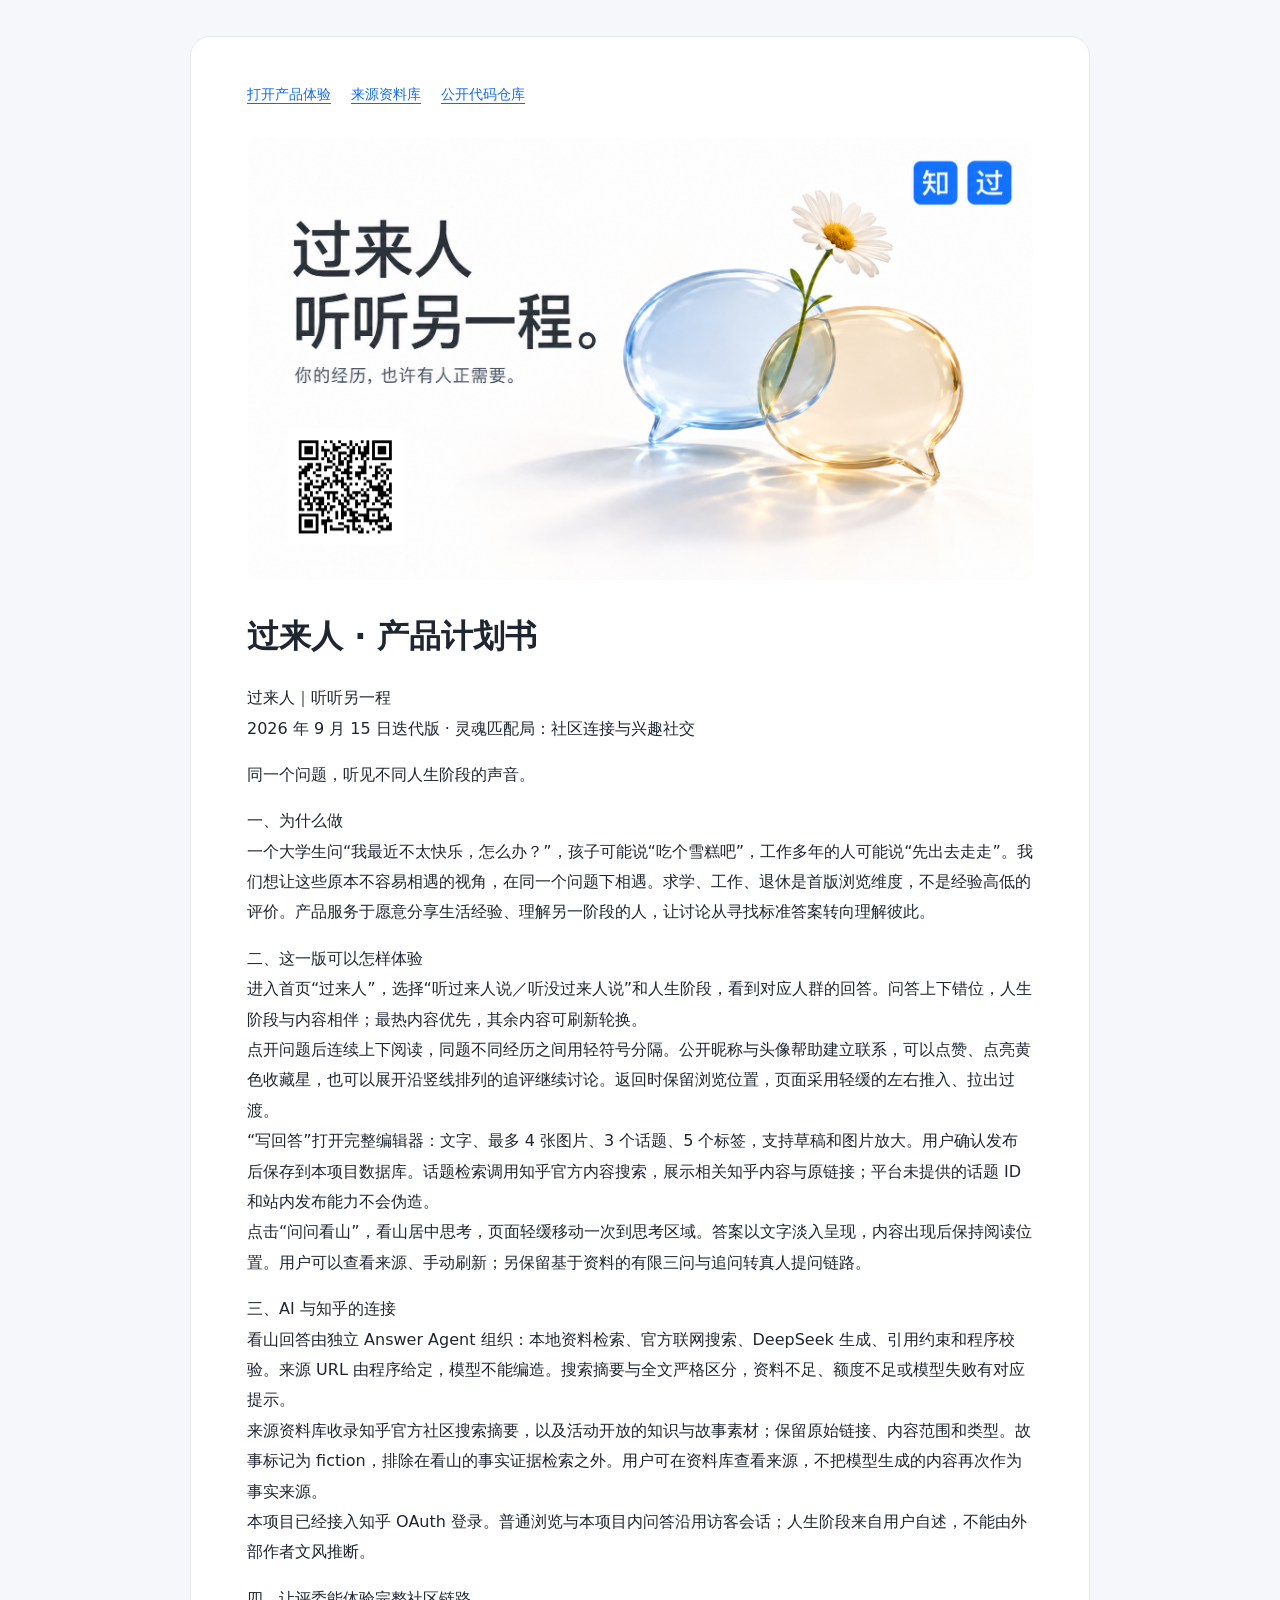
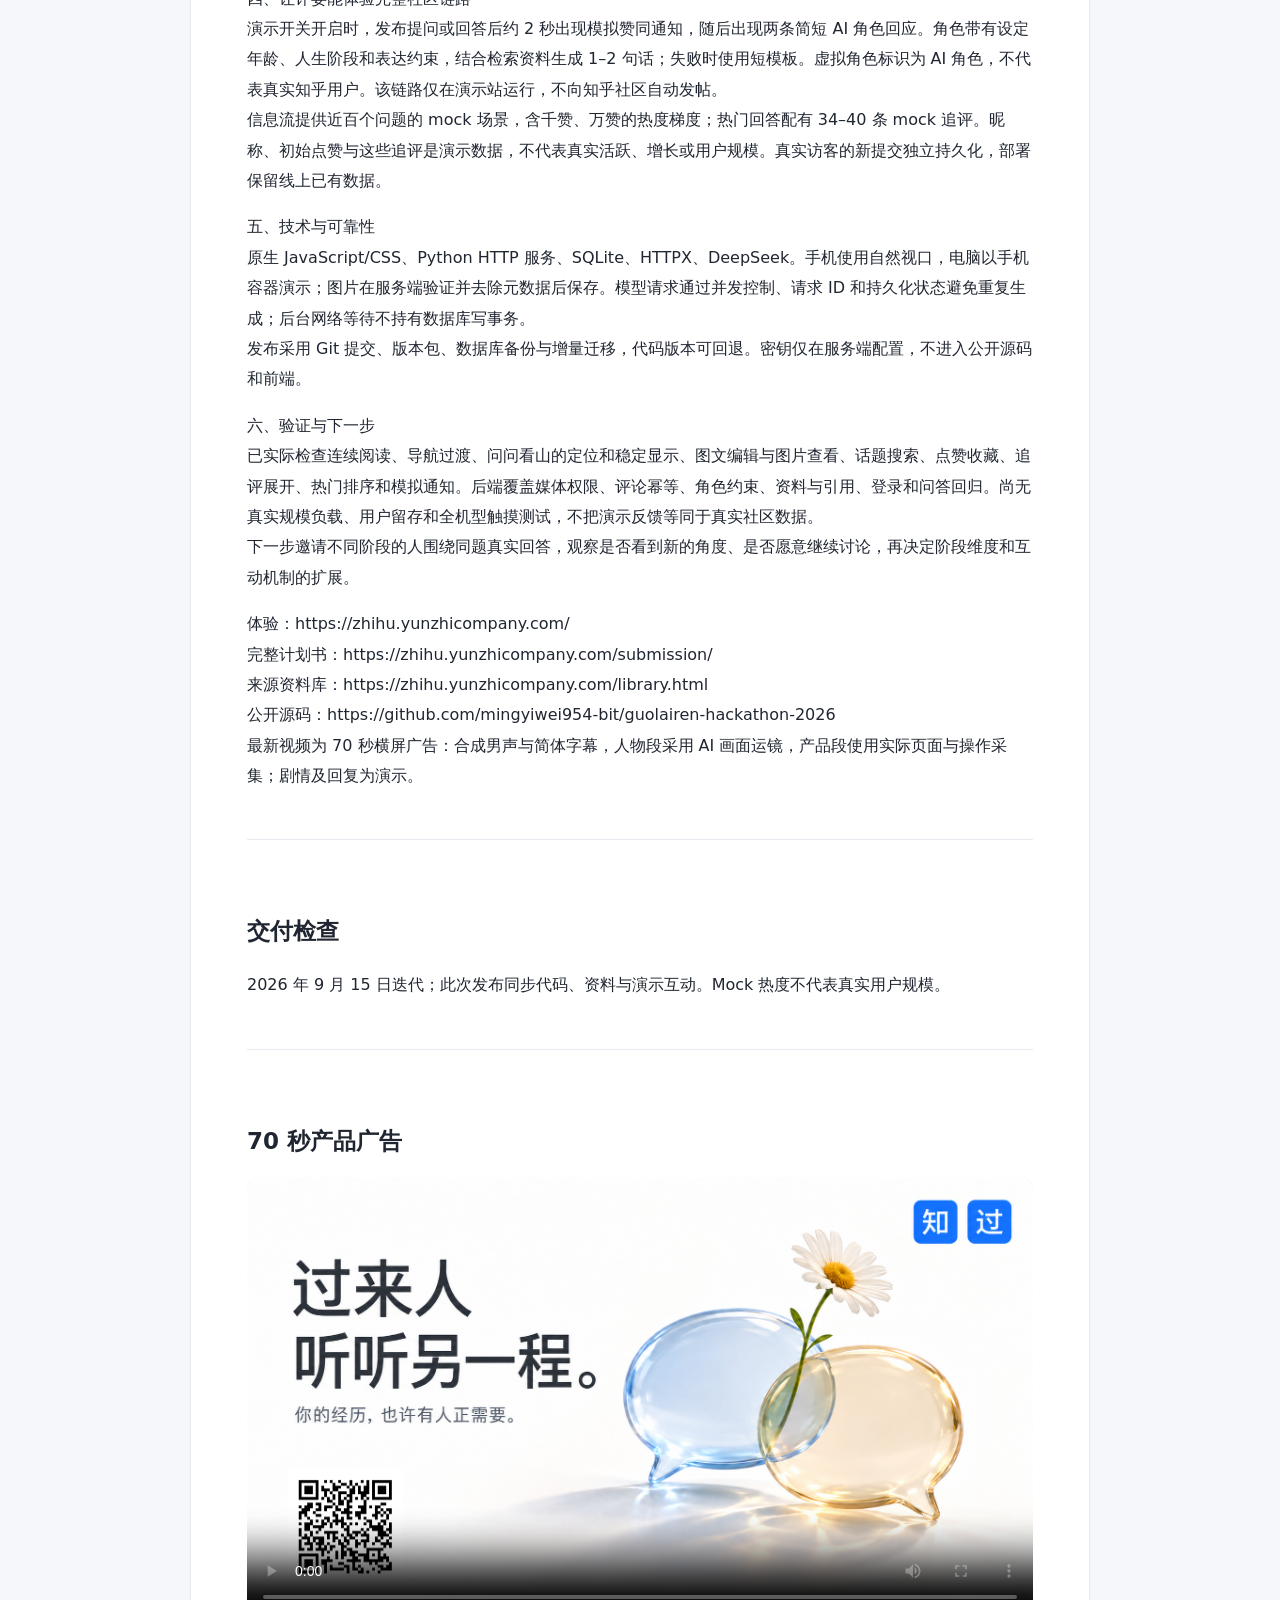
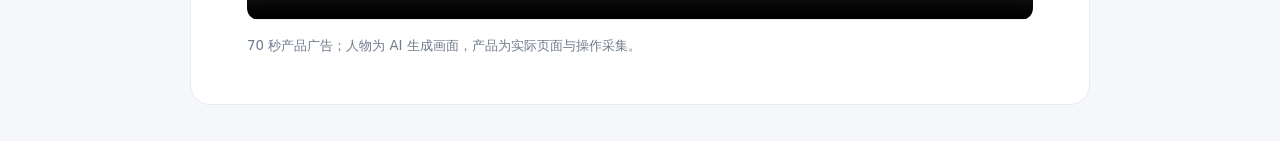
==== commit fb3ecbf1: "Add blue brand marks and verified website QR to poster" ====
--- a/public/submission/index.html
+++ b/public/submission/index.html
@@ -1,4 +1,4 @@
 <!doctype html><html lang="zh-CN"><meta charset="utf-8">
 <meta name="viewport" content="width=device-width,initial-scale=1"><title>过来人 · 产品计划书</title>
 <style>*{box-sizing:border-box}body{margin:0;background:#f5f7fb;color:#202631;font:16px/1.9 system-ui,-apple-system,"PingFang SC",sans-serif}main{max-width:900px;margin:36px auto;padding:44px 56px;background:white;border:1px solid #e7eaf0;border-radius:20px}h1{font-size:32px;line-height:1.4;margin:0 0 24px}h2{font-size:23px;margin:38px 0 14px}h3{font-size:18px}p,li{overflow-wrap:anywhere}a{color:#146be5;text-underline-offset:4px}nav{display:flex;gap:20px;flex-wrap:wrap;padding-bottom:30px;font-size:14px}strong{font-weight:650}code{font-size:14px}section{border-top:1px solid #e7eaf0;margin-top:48px;padding-top:32px}video{width:100%;max-height:560px;background:#edf0f5;border-radius:12px}small{color:#6f7a8a}@media(max-width:600px){main{margin:0;padding:28px 22px;border:0;border-radius:0}h1{font-size:26px}}@media print{body{background:white}main{margin:0;max-width:none;border:0;padding:0}nav,.video-section{display:none}h2{break-after:avoid}p,li{orphans:3;widows:3}a{color:inherit}}</style>
-<main><nav><a href="/">打开产品体验</a><a href="/library.html">来源资料库</a><a href="https://github.com/mingyiwei954-bit/guolairen-hackathon-2026">公开代码仓库</a></nav><img src="cover.png?v=20260915-flower" alt="过来人，听听另一程。你的经历，也许有人正需要。" style="width:100%;height:auto;border-radius:12px;margin-bottom:24px"><h1>过来人 · 产品计划书</h1><p>过来人｜听听另一程<br>2026 年 9 月 15 日迭代版 · 灵魂匹配局：社区连接与兴趣社交</p><p>同一个问题，听见不同人生阶段的声音。</p><p>一、为什么做<br>一个大学生问“我最近不太快乐，怎么办？”，孩子可能说“吃个雪糕吧”，工作多年的人可能说“先出去走走”。我们想让这些原本不容易相遇的视角，在同一个问题下相遇。求学、工作、退休是首版浏览维度，不是经验高低的评价。产品服务于愿意分享生活经验、理解另一阶段的人，让讨论从寻找标准答案转向理解彼此。</p><p>二、这一版可以怎样体验<br>进入首页“过来人”，选择“听过来人说／听没过来人说”和人生阶段，看到对应人群的回答。问答上下错位，人生阶段与内容相伴；最热内容优先，其余内容可刷新轮换。<br>点开问题后连续上下阅读，同题不同经历之间用轻符号分隔。公开昵称与头像帮助建立联系，可以点赞、点亮黄色收藏星，也可以展开沿竖线排列的追评继续讨论。返回时保留浏览位置，页面采用轻缓的左右推入、拉出过渡。<br>“写回答”打开完整编辑器：文字、最多 4 张图片、3 个话题、5 个标签，支持草稿和图片放大。用户确认发布后保存到本项目数据库。话题检索调用知乎官方内容搜索，展示相关知乎内容与原链接；平台未提供的话题 ID 和站内发布能力不会伪造。<br>点击“问问看山”，看山居中思考，页面轻缓移动一次到思考区域。答案以文字淡入呈现，内容出现后保持阅读位置。用户可以查看来源、手动刷新；另保留基于资料的有限三问与追问转真人提问链路。</p><p>三、AI 与知乎的连接<br>看山回答由独立 Answer Agent 组织：本地资料检索、官方联网搜索、DeepSeek 生成、引用约束和程序校验。来源 URL 由程序给定，模型不能编造。搜索摘要与全文严格区分，资料不足、额度不足或模型失败有对应提示。<br>来源资料库收录知乎官方社区搜索摘要，以及活动开放的知识与故事素材；保留原始链接、内容范围和类型。故事标记为 fiction，排除在看山的事实证据检索之外。用户可在资料库查看来源，不把模型生成的内容再次作为事实来源。<br>本项目已经接入知乎 OAuth 登录。普通浏览与本项目内问答沿用访客会话；人生阶段来自用户自述，不能由外部作者文风推断。</p><p>四、让评委能体验完整社区链路<br>演示开关开启时，发布提问或回答后约 2 秒出现模拟赞同通知，随后出现两条简短 AI 角色回应。角色带有设定年龄、人生阶段和表达约束，结合检索资料生成 1–2 句话；失败时使用短模板。虚拟角色标识为 AI 角色，不代表真实知乎用户。该链路仅在演示站运行，不向知乎社区自动发帖。<br>信息流提供近百个问题的 mock 场景，含千赞、万赞的热度梯度；热门回答配有 34–40 条 mock 追评。昵称、初始点赞与这些追评是演示数据，不代表真实活跃、增长或用户规模。真实访客的新提交独立持久化，部署保留线上已有数据。</p><p>五、技术与可靠性<br>原生 JavaScript/CSS、Python HTTP 服务、SQLite、HTTPX、DeepSeek。手机使用自然视口，电脑以手机容器演示；图片在服务端验证并去除元数据后保存。模型请求通过并发控制、请求 ID 和持久化状态避免重复生成；后台网络等待不持有数据库写事务。<br>发布采用 Git 提交、版本包、数据库备份与增量迁移，代码版本可回退。密钥仅在服务端配置，不进入公开源码和前端。</p><p>六、验证与下一步<br>已实际检查连续阅读、导航过渡、问问看山的定位和稳定显示、图文编辑与图片查看、话题搜索、点赞收藏、追评展开、热门排序和模拟通知。后端覆盖媒体权限、评论幂等、角色约束、资料与引用、登录和问答回归。尚无真实规模负载、用户留存和全机型触摸测试，不把演示反馈等同于真实社区数据。<br>下一步邀请不同阶段的人围绕同题真实回答，观察是否看到新的角度、是否愿意继续讨论，再决定阶段维度和互动机制的扩展。</p><p>体验：https://zhihu.yunzhicompany.com/<br>完整计划书：https://zhihu.yunzhicompany.com/submission/<br>来源资料库：https://zhihu.yunzhicompany.com/library.html<br>公开源码：https://github.com/mingyiwei954-bit/guolairen-hackathon-2026<br>最新视频为 70 秒横屏广告：合成男声与简体字幕，人物段采用 AI 画面运镜，产品段使用实际页面与操作采集；剧情及回复为演示。</p><section id="verification"><h2>交付检查</h2><p>2026 年 9 月 15 日迭代；此次发布同步代码、资料与演示互动。Mock 热度不代表真实用户规模。</p></section><section class="video-section"><h2>70 秒产品广告</h2><video poster="cover.png?v=20260915-flower" controls preload="metadata" src="demo.mp4?v=20260915-70"></video><small>70 秒产品广告；人物为 AI 生成画面，产品为实际页面与操作采集。</small></section></main></html>+<main><nav><a href="/">打开产品体验</a><a href="/library.html">来源资料库</a><a href="https://github.com/mingyiwei954-bit/guolairen-hackathon-2026">公开代码仓库</a></nav><img src="cover.png?v=20260915-qr" alt="过来人，听听另一程。你的经历，也许有人正需要。" style="width:100%;height:auto;border-radius:12px;margin-bottom:24px"><h1>过来人 · 产品计划书</h1><p>过来人｜听听另一程<br>2026 年 9 月 15 日迭代版 · 灵魂匹配局：社区连接与兴趣社交</p><p>同一个问题，听见不同人生阶段的声音。</p><p>一、为什么做<br>一个大学生问“我最近不太快乐，怎么办？”，孩子可能说“吃个雪糕吧”，工作多年的人可能说“先出去走走”。我们想让这些原本不容易相遇的视角，在同一个问题下相遇。求学、工作、退休是首版浏览维度，不是经验高低的评价。产品服务于愿意分享生活经验、理解另一阶段的人，让讨论从寻找标准答案转向理解彼此。</p><p>二、这一版可以怎样体验<br>进入首页“过来人”，选择“听过来人说／听没过来人说”和人生阶段，看到对应人群的回答。问答上下错位，人生阶段与内容相伴；最热内容优先，其余内容可刷新轮换。<br>点开问题后连续上下阅读，同题不同经历之间用轻符号分隔。公开昵称与头像帮助建立联系，可以点赞、点亮黄色收藏星，也可以展开沿竖线排列的追评继续讨论。返回时保留浏览位置，页面采用轻缓的左右推入、拉出过渡。<br>“写回答”打开完整编辑器：文字、最多 4 张图片、3 个话题、5 个标签，支持草稿和图片放大。用户确认发布后保存到本项目数据库。话题检索调用知乎官方内容搜索，展示相关知乎内容与原链接；平台未提供的话题 ID 和站内发布能力不会伪造。<br>点击“问问看山”，看山居中思考，页面轻缓移动一次到思考区域。答案以文字淡入呈现，内容出现后保持阅读位置。用户可以查看来源、手动刷新；另保留基于资料的有限三问与追问转真人提问链路。</p><p>三、AI 与知乎的连接<br>看山回答由独立 Answer Agent 组织：本地资料检索、官方联网搜索、DeepSeek 生成、引用约束和程序校验。来源 URL 由程序给定，模型不能编造。搜索摘要与全文严格区分，资料不足、额度不足或模型失败有对应提示。<br>来源资料库收录知乎官方社区搜索摘要，以及活动开放的知识与故事素材；保留原始链接、内容范围和类型。故事标记为 fiction，排除在看山的事实证据检索之外。用户可在资料库查看来源，不把模型生成的内容再次作为事实来源。<br>本项目已经接入知乎 OAuth 登录。普通浏览与本项目内问答沿用访客会话；人生阶段来自用户自述，不能由外部作者文风推断。</p><p>四、让评委能体验完整社区链路<br>演示开关开启时，发布提问或回答后约 2 秒出现模拟赞同通知，随后出现两条简短 AI 角色回应。角色带有设定年龄、人生阶段和表达约束，结合检索资料生成 1–2 句话；失败时使用短模板。虚拟角色标识为 AI 角色，不代表真实知乎用户。该链路仅在演示站运行，不向知乎社区自动发帖。<br>信息流提供近百个问题的 mock 场景，含千赞、万赞的热度梯度；热门回答配有 34–40 条 mock 追评。昵称、初始点赞与这些追评是演示数据，不代表真实活跃、增长或用户规模。真实访客的新提交独立持久化，部署保留线上已有数据。</p><p>五、技术与可靠性<br>原生 JavaScript/CSS、Python HTTP 服务、SQLite、HTTPX、DeepSeek。手机使用自然视口，电脑以手机容器演示；图片在服务端验证并去除元数据后保存。模型请求通过并发控制、请求 ID 和持久化状态避免重复生成；后台网络等待不持有数据库写事务。<br>发布采用 Git 提交、版本包、数据库备份与增量迁移，代码版本可回退。密钥仅在服务端配置，不进入公开源码和前端。</p><p>六、验证与下一步<br>已实际检查连续阅读、导航过渡、问问看山的定位和稳定显示、图文编辑与图片查看、话题搜索、点赞收藏、追评展开、热门排序和模拟通知。后端覆盖媒体权限、评论幂等、角色约束、资料与引用、登录和问答回归。尚无真实规模负载、用户留存和全机型触摸测试，不把演示反馈等同于真实社区数据。<br>下一步邀请不同阶段的人围绕同题真实回答，观察是否看到新的角度、是否愿意继续讨论，再决定阶段维度和互动机制的扩展。</p><p>体验：https://zhihu.yunzhicompany.com/<br>完整计划书：https://zhihu.yunzhicompany.com/submission/<br>来源资料库：https://zhihu.yunzhicompany.com/library.html<br>公开源码：https://github.com/mingyiwei954-bit/guolairen-hackathon-2026<br>最新视频为 70 秒横屏广告：合成男声与简体字幕，人物段采用 AI 画面运镜，产品段使用实际页面与操作采集；剧情及回复为演示。</p><section id="verification"><h2>交付检查</h2><p>2026 年 9 月 15 日迭代；此次发布同步代码、资料与演示互动。Mock 热度不代表真实用户规模。</p></section><section class="video-section"><h2>70 秒产品广告</h2><video poster="cover.png?v=20260915-qr" controls preload="metadata" src="demo.mp4?v=20260915-70"></video><small>70 秒产品广告；人物为 AI 生成画面，产品为实际页面与操作采集。</small></section></main></html>
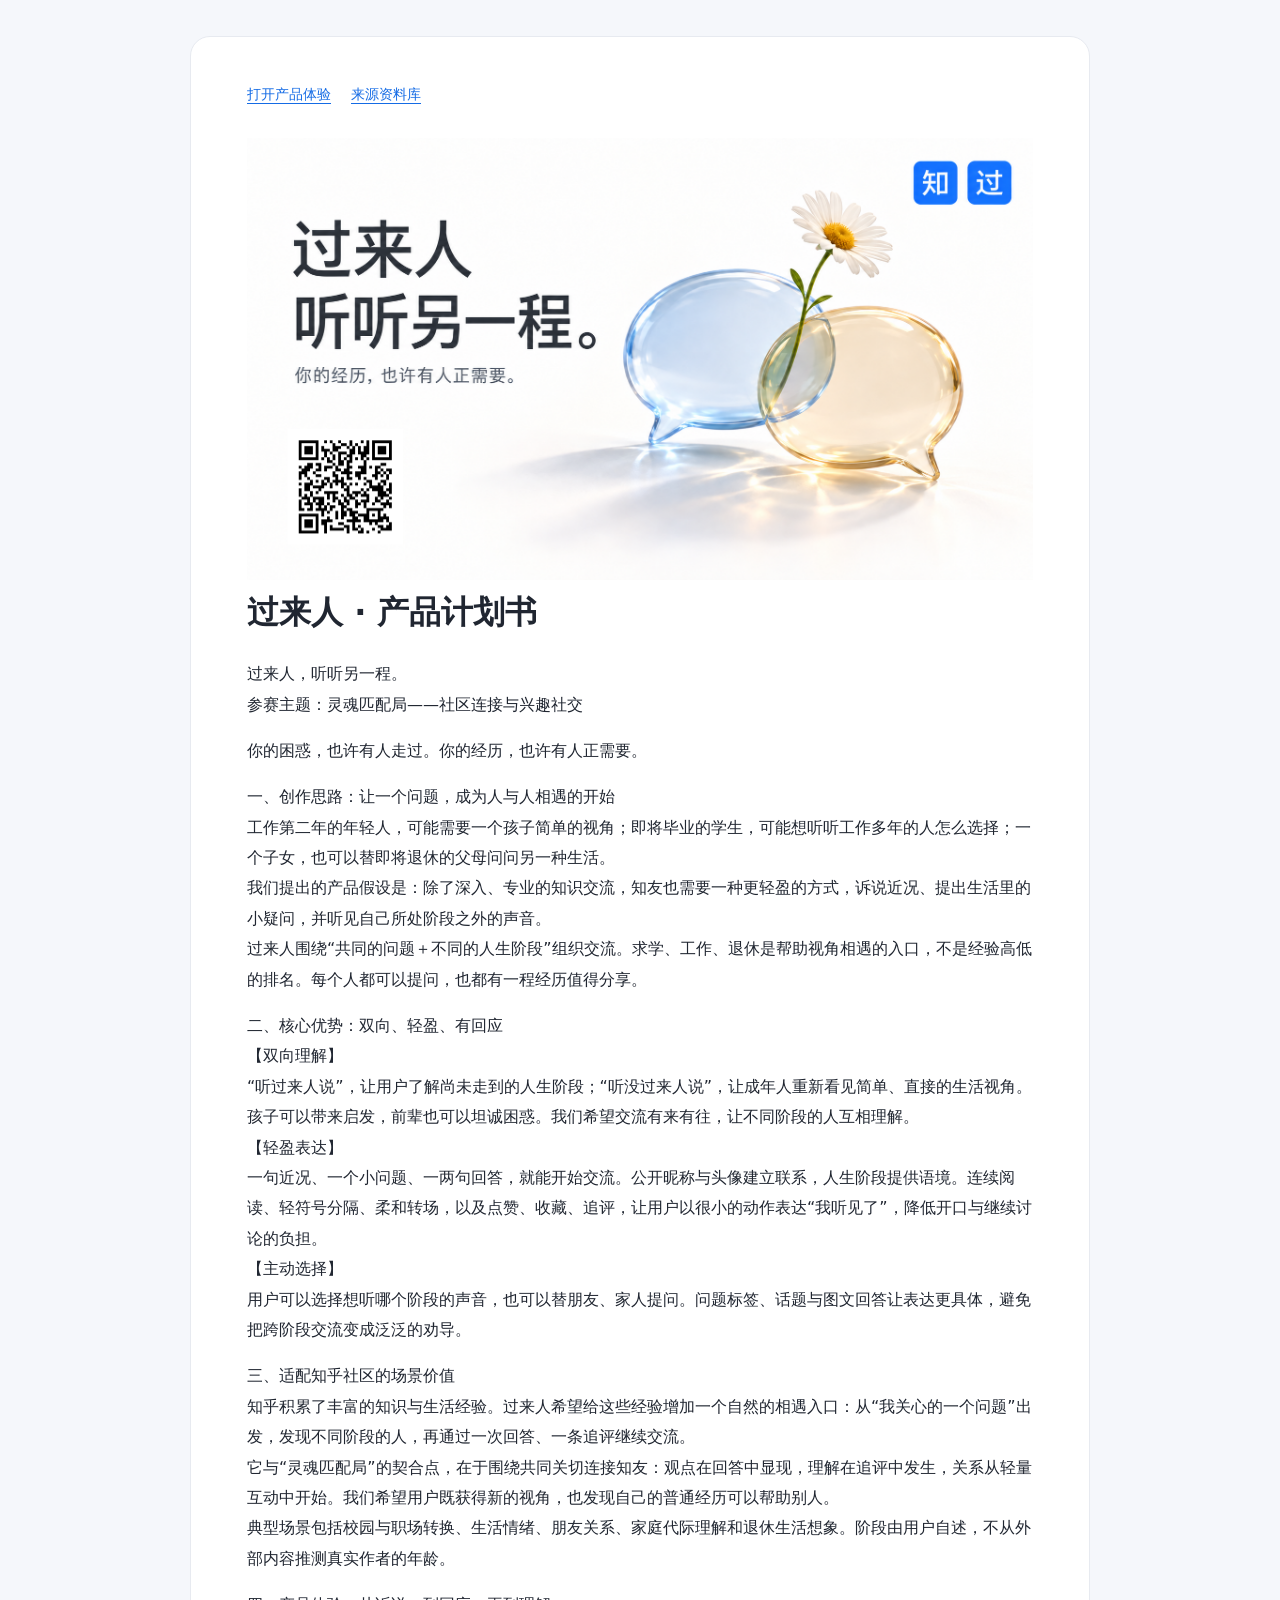
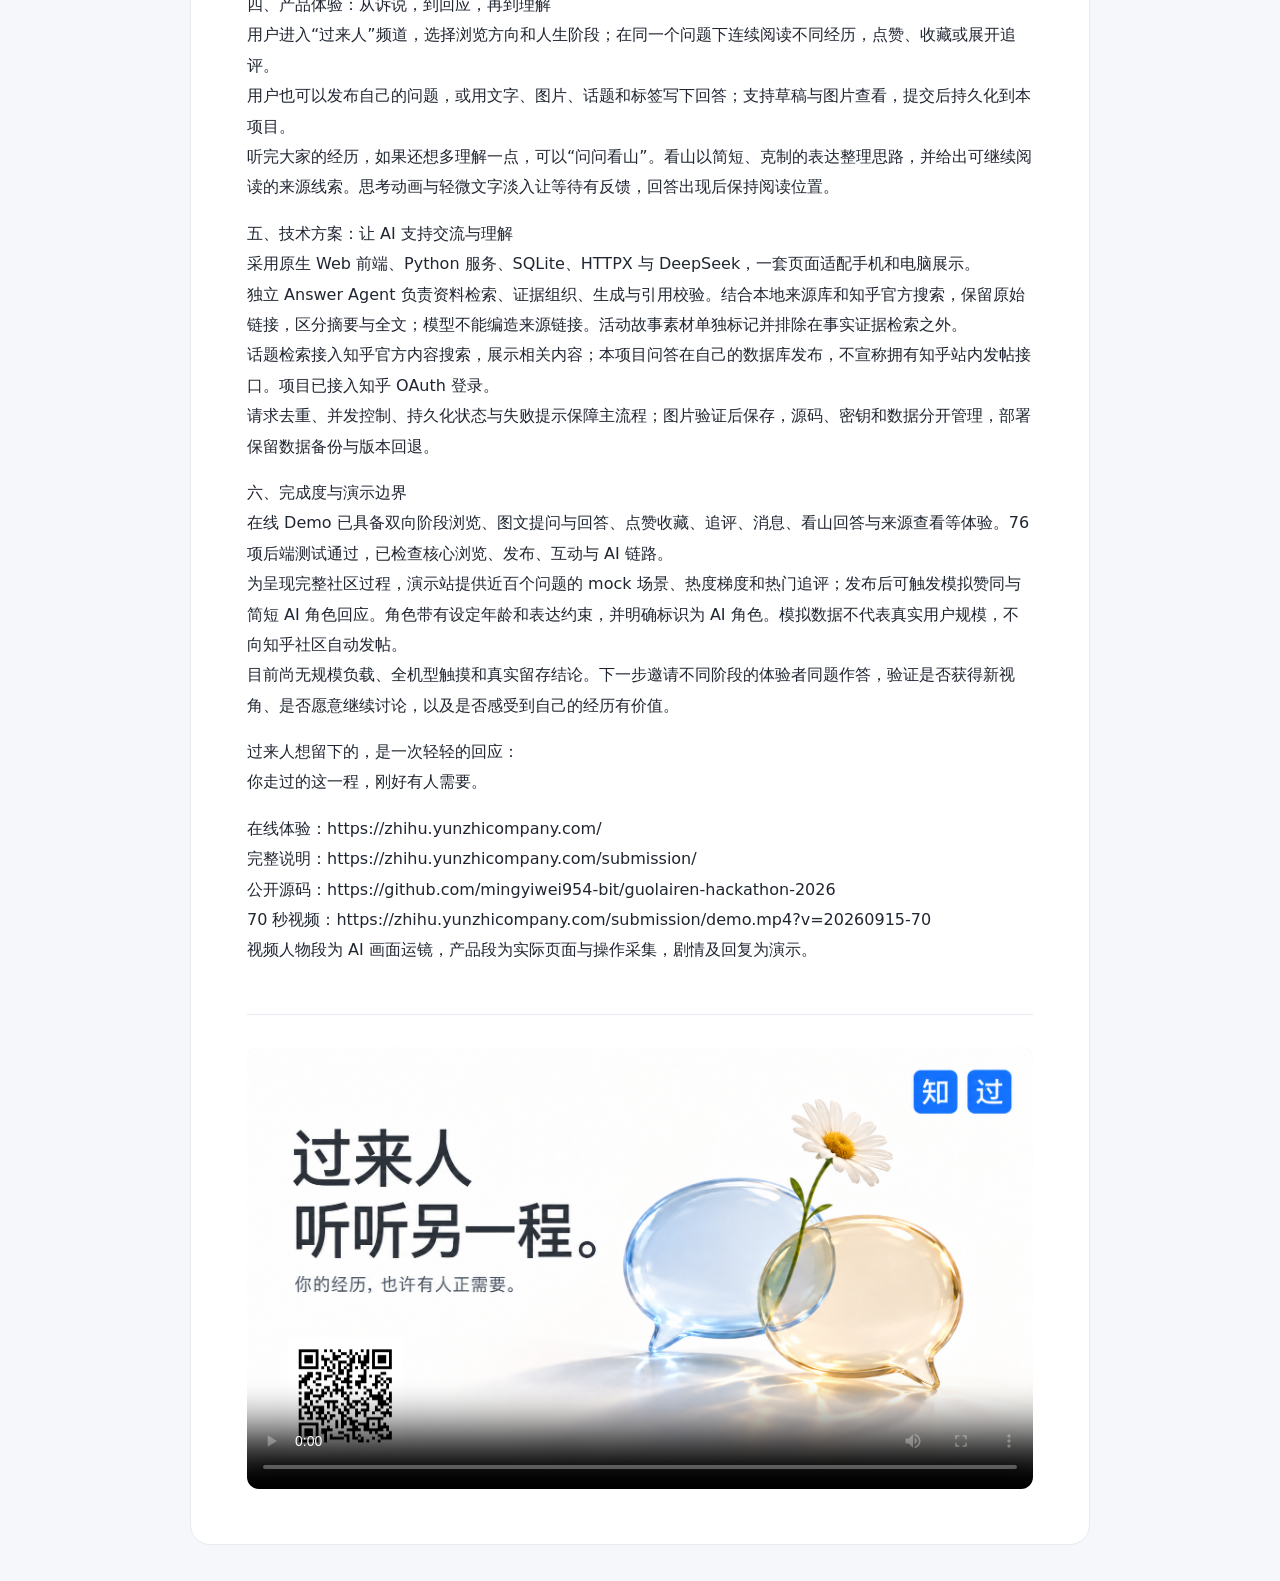
==== commit ffd069f2: "Focus final submission on cross-stage connection and lightweight exchange" ====
--- a/public/submission/index.html
+++ b/public/submission/index.html
@@ -1,4 +1,4 @@
 <!doctype html><html lang="zh-CN"><meta charset="utf-8">
 <meta name="viewport" content="width=device-width,initial-scale=1"><title>过来人 · 产品计划书</title>
 <style>*{box-sizing:border-box}body{margin:0;background:#f5f7fb;color:#202631;font:16px/1.9 system-ui,-apple-system,"PingFang SC",sans-serif}main{max-width:900px;margin:36px auto;padding:44px 56px;background:white;border:1px solid #e7eaf0;border-radius:20px}h1{font-size:32px;line-height:1.4;margin:0 0 24px}h2{font-size:23px;margin:38px 0 14px}h3{font-size:18px}p,li{overflow-wrap:anywhere}a{color:#146be5;text-underline-offset:4px}nav{display:flex;gap:20px;flex-wrap:wrap;padding-bottom:30px;font-size:14px}strong{font-weight:650}code{font-size:14px}section{border-top:1px solid #e7eaf0;margin-top:48px;padding-top:32px}video{width:100%;max-height:560px;background:#edf0f5;border-radius:12px}small{color:#6f7a8a}@media(max-width:600px){main{margin:0;padding:28px 22px;border:0;border-radius:0}h1{font-size:26px}}@media print{body{background:white}main{margin:0;max-width:none;border:0;padding:0}nav,.video-section{display:none}h2{break-after:avoid}p,li{orphans:3;widows:3}a{color:inherit}}</style>
-<main><nav><a href="/">打开产品体验</a><a href="/library.html">来源资料库</a><a href="https://github.com/mingyiwei954-bit/guolairen-hackathon-2026">公开代码仓库</a></nav><img src="cover.png?v=20260915-qr" alt="过来人，听听另一程。你的经历，也许有人正需要。" style="width:100%;height:auto;border-radius:12px;margin-bottom:24px"><h1>过来人 · 产品计划书</h1><p>过来人｜听听另一程<br>2026 年 9 月 15 日迭代版 · 灵魂匹配局：社区连接与兴趣社交</p><p>同一个问题，听见不同人生阶段的声音。</p><p>一、为什么做<br>一个大学生问“我最近不太快乐，怎么办？”，孩子可能说“吃个雪糕吧”，工作多年的人可能说“先出去走走”。我们想让这些原本不容易相遇的视角，在同一个问题下相遇。求学、工作、退休是首版浏览维度，不是经验高低的评价。产品服务于愿意分享生活经验、理解另一阶段的人，让讨论从寻找标准答案转向理解彼此。</p><p>二、这一版可以怎样体验<br>进入首页“过来人”，选择“听过来人说／听没过来人说”和人生阶段，看到对应人群的回答。问答上下错位，人生阶段与内容相伴；最热内容优先，其余内容可刷新轮换。<br>点开问题后连续上下阅读，同题不同经历之间用轻符号分隔。公开昵称与头像帮助建立联系，可以点赞、点亮黄色收藏星，也可以展开沿竖线排列的追评继续讨论。返回时保留浏览位置，页面采用轻缓的左右推入、拉出过渡。<br>“写回答”打开完整编辑器：文字、最多 4 张图片、3 个话题、5 个标签，支持草稿和图片放大。用户确认发布后保存到本项目数据库。话题检索调用知乎官方内容搜索，展示相关知乎内容与原链接；平台未提供的话题 ID 和站内发布能力不会伪造。<br>点击“问问看山”，看山居中思考，页面轻缓移动一次到思考区域。答案以文字淡入呈现，内容出现后保持阅读位置。用户可以查看来源、手动刷新；另保留基于资料的有限三问与追问转真人提问链路。</p><p>三、AI 与知乎的连接<br>看山回答由独立 Answer Agent 组织：本地资料检索、官方联网搜索、DeepSeek 生成、引用约束和程序校验。来源 URL 由程序给定，模型不能编造。搜索摘要与全文严格区分，资料不足、额度不足或模型失败有对应提示。<br>来源资料库收录知乎官方社区搜索摘要，以及活动开放的知识与故事素材；保留原始链接、内容范围和类型。故事标记为 fiction，排除在看山的事实证据检索之外。用户可在资料库查看来源，不把模型生成的内容再次作为事实来源。<br>本项目已经接入知乎 OAuth 登录。普通浏览与本项目内问答沿用访客会话；人生阶段来自用户自述，不能由外部作者文风推断。</p><p>四、让评委能体验完整社区链路<br>演示开关开启时，发布提问或回答后约 2 秒出现模拟赞同通知，随后出现两条简短 AI 角色回应。角色带有设定年龄、人生阶段和表达约束，结合检索资料生成 1–2 句话；失败时使用短模板。虚拟角色标识为 AI 角色，不代表真实知乎用户。该链路仅在演示站运行，不向知乎社区自动发帖。<br>信息流提供近百个问题的 mock 场景，含千赞、万赞的热度梯度；热门回答配有 34–40 条 mock 追评。昵称、初始点赞与这些追评是演示数据，不代表真实活跃、增长或用户规模。真实访客的新提交独立持久化，部署保留线上已有数据。</p><p>五、技术与可靠性<br>原生 JavaScript/CSS、Python HTTP 服务、SQLite、HTTPX、DeepSeek。手机使用自然视口，电脑以手机容器演示；图片在服务端验证并去除元数据后保存。模型请求通过并发控制、请求 ID 和持久化状态避免重复生成；后台网络等待不持有数据库写事务。<br>发布采用 Git 提交、版本包、数据库备份与增量迁移，代码版本可回退。密钥仅在服务端配置，不进入公开源码和前端。</p><p>六、验证与下一步<br>已实际检查连续阅读、导航过渡、问问看山的定位和稳定显示、图文编辑与图片查看、话题搜索、点赞收藏、追评展开、热门排序和模拟通知。后端覆盖媒体权限、评论幂等、角色约束、资料与引用、登录和问答回归。尚无真实规模负载、用户留存和全机型触摸测试，不把演示反馈等同于真实社区数据。<br>下一步邀请不同阶段的人围绕同题真实回答，观察是否看到新的角度、是否愿意继续讨论，再决定阶段维度和互动机制的扩展。</p><p>体验：https://zhihu.yunzhicompany.com/<br>完整计划书：https://zhihu.yunzhicompany.com/submission/<br>来源资料库：https://zhihu.yunzhicompany.com/library.html<br>公开源码：https://github.com/mingyiwei954-bit/guolairen-hackathon-2026<br>最新视频为 70 秒横屏广告：合成男声与简体字幕，人物段采用 AI 画面运镜，产品段使用实际页面与操作采集；剧情及回复为演示。</p><section id="verification"><h2>交付检查</h2><p>2026 年 9 月 15 日迭代；此次发布同步代码、资料与演示互动。Mock 热度不代表真实用户规模。</p></section><section class="video-section"><h2>70 秒产品广告</h2><video poster="cover.png?v=20260915-qr" controls preload="metadata" src="demo.mp4?v=20260915-70"></video><small>70 秒产品广告；人物为 AI 生成画面，产品为实际页面与操作采集。</small></section></main></html>+<main><nav><a href="/">打开产品体验</a><a href="/library.html">来源资料库</a></nav><img src="cover.png?v=20260915-qr" alt="过来人，听听另一程" style="width:100%;height:auto"><h1>过来人 · 产品计划书</h1><p>过来人，听听另一程。<br>参赛主题：灵魂匹配局——社区连接与兴趣社交</p><p>你的困惑，也许有人走过。你的经历，也许有人正需要。</p><p>一、创作思路：让一个问题，成为人与人相遇的开始<br>工作第二年的年轻人，可能需要一个孩子简单的视角；即将毕业的学生，可能想听听工作多年的人怎么选择；一个子女，也可以替即将退休的父母问问另一种生活。<br>我们提出的产品假设是：除了深入、专业的知识交流，知友也需要一种更轻盈的方式，诉说近况、提出生活里的小疑问，并听见自己所处阶段之外的声音。<br>过来人围绕“共同的问题＋不同的人生阶段”组织交流。求学、工作、退休是帮助视角相遇的入口，不是经验高低的排名。每个人都可以提问，也都有一程经历值得分享。</p><p>二、核心优势：双向、轻盈、有回应<br>【双向理解】<br>“听过来人说”，让用户了解尚未走到的人生阶段；“听没过来人说”，让成年人重新看见简单、直接的生活视角。孩子可以带来启发，前辈也可以坦诚困惑。我们希望交流有来有往，让不同阶段的人互相理解。<br>【轻盈表达】<br>一句近况、一个小问题、一两句回答，就能开始交流。公开昵称与头像建立联系，人生阶段提供语境。连续阅读、轻符号分隔、柔和转场，以及点赞、收藏、追评，让用户以很小的动作表达“我听见了”，降低开口与继续讨论的负担。<br>【主动选择】<br>用户可以选择想听哪个阶段的声音，也可以替朋友、家人提问。问题标签、话题与图文回答让表达更具体，避免把跨阶段交流变成泛泛的劝导。</p><p>三、适配知乎社区的场景价值<br>知乎积累了丰富的知识与生活经验。过来人希望给这些经验增加一个自然的相遇入口：从“我关心的一个问题”出发，发现不同阶段的人，再通过一次回答、一条追评继续交流。<br>它与“灵魂匹配局”的契合点，在于围绕共同关切连接知友：观点在回答中显现，理解在追评中发生，关系从轻量互动中开始。我们希望用户既获得新的视角，也发现自己的普通经历可以帮助别人。<br>典型场景包括校园与职场转换、生活情绪、朋友关系、家庭代际理解和退休生活想象。阶段由用户自述，不从外部内容推测真实作者的年龄。</p><p>四、产品体验：从诉说，到回应，再到理解<br>用户进入“过来人”频道，选择浏览方向和人生阶段；在同一个问题下连续阅读不同经历，点赞、收藏或展开追评。<br>用户也可以发布自己的问题，或用文字、图片、话题和标签写下回答；支持草稿与图片查看，提交后持久化到本项目。<br>听完大家的经历，如果还想多理解一点，可以“问问看山”。看山以简短、克制的表达整理思路，并给出可继续阅读的来源线索。思考动画与轻微文字淡入让等待有反馈，回答出现后保持阅读位置。</p><p>五、技术方案：让 AI 支持交流与理解<br>采用原生 Web 前端、Python 服务、SQLite、HTTPX 与 DeepSeek，一套页面适配手机和电脑展示。<br>独立 Answer Agent 负责资料检索、证据组织、生成与引用校验。结合本地来源库和知乎官方搜索，保留原始链接，区分摘要与全文；模型不能编造来源链接。活动故事素材单独标记并排除在事实证据检索之外。<br>话题检索接入知乎官方内容搜索，展示相关内容；本项目问答在自己的数据库发布，不宣称拥有知乎站内发帖接口。项目已接入知乎 OAuth 登录。<br>请求去重、并发控制、持久化状态与失败提示保障主流程；图片验证后保存，源码、密钥和数据分开管理，部署保留数据备份与版本回退。</p><p>六、完成度与演示边界<br>在线 Demo 已具备双向阶段浏览、图文提问与回答、点赞收藏、追评、消息、看山回答与来源查看等体验。76 项后端测试通过，已检查核心浏览、发布、互动与 AI 链路。<br>为呈现完整社区过程，演示站提供近百个问题的 mock 场景、热度梯度和热门追评；发布后可触发模拟赞同与简短 AI 角色回应。角色带有设定年龄和表达约束，并明确标识为 AI 角色。模拟数据不代表真实用户规模，不向知乎社区自动发帖。<br>目前尚无规模负载、全机型触摸和真实留存结论。下一步邀请不同阶段的体验者同题作答，验证是否获得新视角、是否愿意继续讨论，以及是否感受到自己的经历有价值。</p><p>过来人想留下的，是一次轻轻的回应：<br>你走过的这一程，刚好有人需要。</p><p>在线体验：https://zhihu.yunzhicompany.com/<br>完整说明：https://zhihu.yunzhicompany.com/submission/<br>公开源码：https://github.com/mingyiwei954-bit/guolairen-hackathon-2026<br>70 秒视频：https://zhihu.yunzhicompany.com/submission/demo.mp4?v=20260915-70<br>视频人物段为 AI 画面运镜，产品段为实际页面与操作采集，剧情及回复为演示。</p><section><video controls poster="cover.png?v=20260915-qr" preload="metadata" src="demo.mp4?v=20260915-70"></video></section></main></html>
